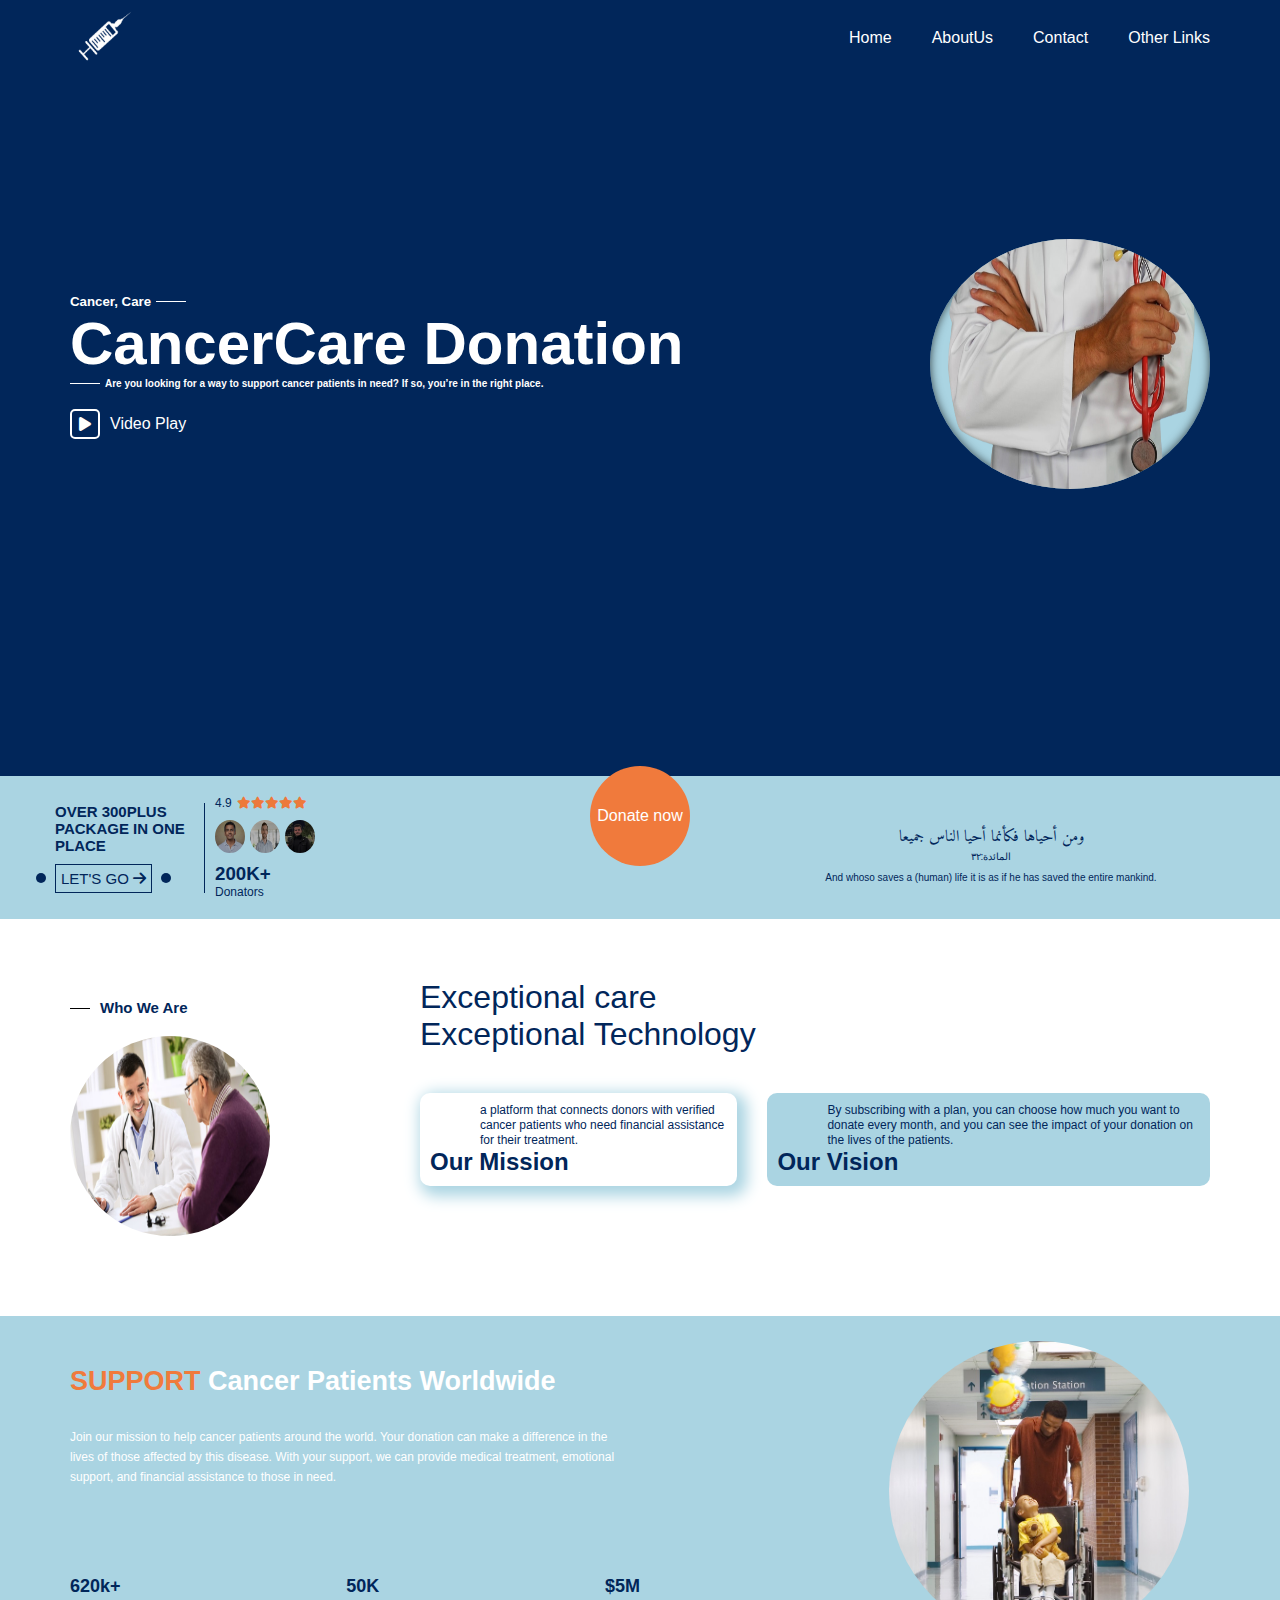
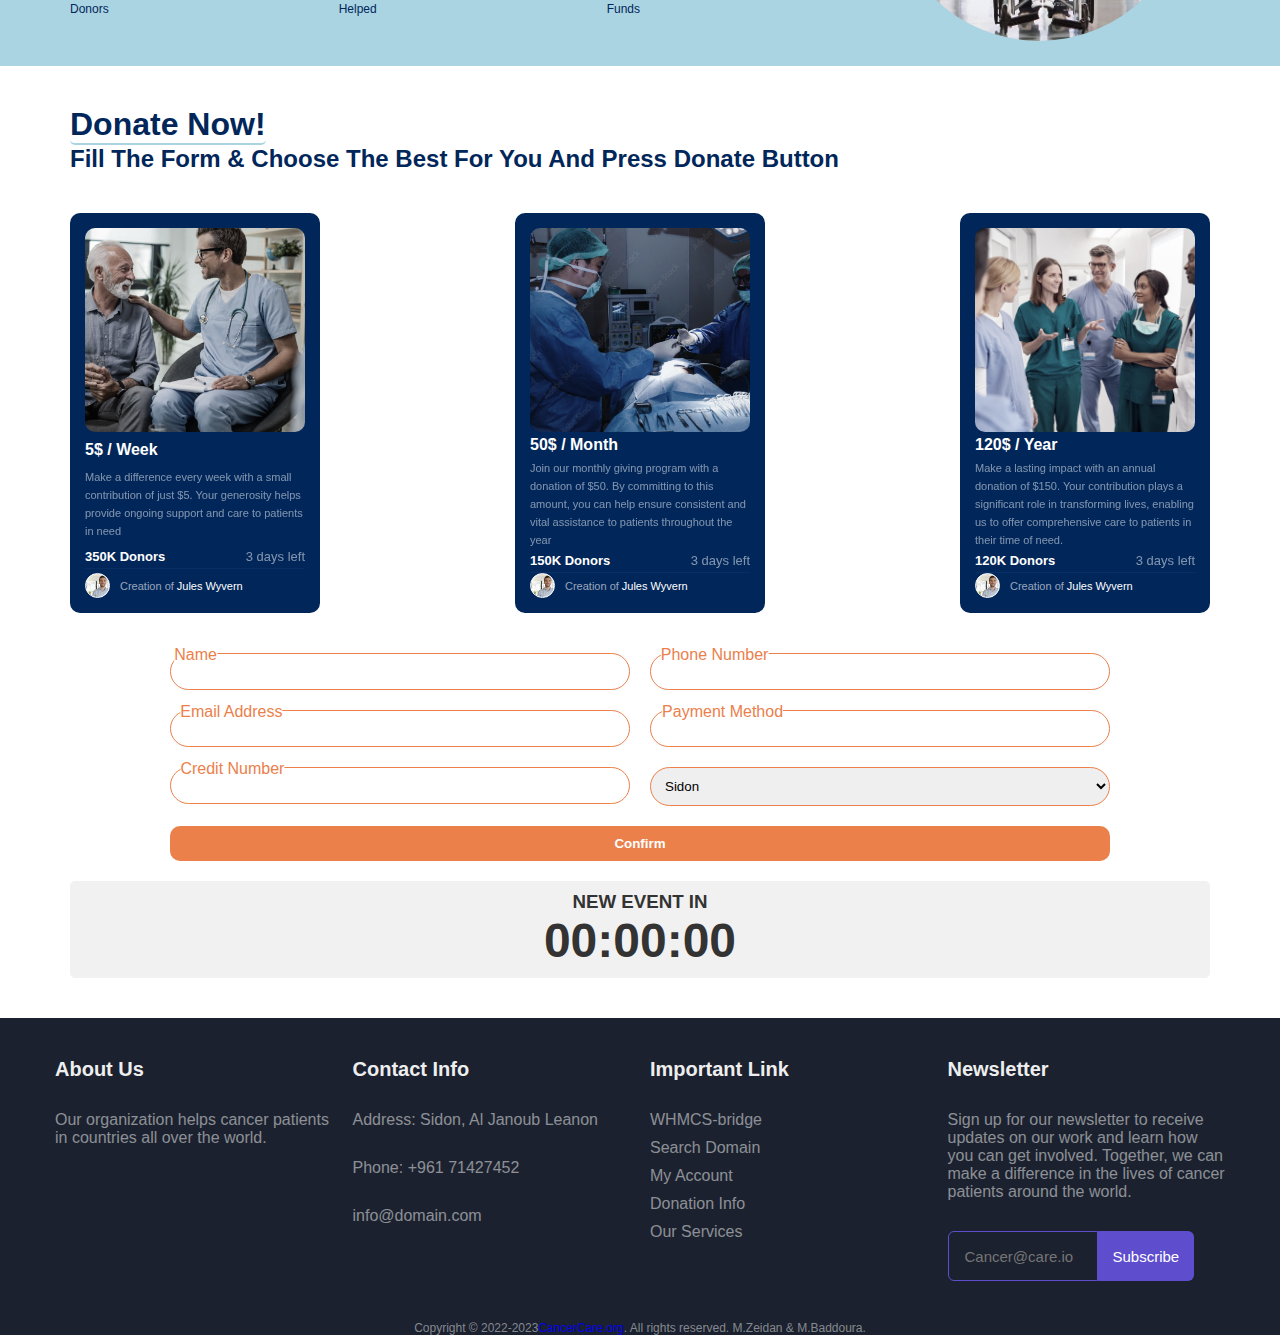
==== index.html @ a1e3dbc6 "Add files via upload" ====
<!DOCTYPE html>
<html lang="en">
  <head>
    <meta charset="UTF-8" />
    <meta http-equiv="X-UA-Compatible" content="IE=edge" />
    <meta name="viewport" content="width=device-width, initial-scale=1.0" />
    <!-- css File -->
    <link rel="stylesheet" href="/css/style.css" />
    <!-- fontAwesome -->
    <link rel="stylesheet" href="/css/all.min.css" />
    <!-- google fonts -->
    <link rel="preconnect" href="https://fonts.googleapis.com" />
    <link rel="preconnect" href="https://fonts.gstatic.com" crossorigin />
    <link rel="icon" href="images/OIG (3).png" />
    <link
      href="https://fonts.googleapis.com/css2?family=Amiri+Quran&family=Work+Sans:ital,wght@0,200;0,300;0,500;0,700;1,800&display=swap"
      rel="stylesheet"
    />
    <!-- bootstrap 5 -->

    <title>CancerCare Donation</title>
  </head>
  <body>
    <div class="header" id="header">
      <div class="container">
        <div class="logo">
          <img src="images/OIG (3).png" alt="" />
        </div>
        <ul class="links">
          <li><a href="index.html">Home</a></li>
          <li><a href="#aboutUs">AboutUs</a></li>
          <li><a href="#footer">Contact</a></li>
          <button id="scrollToTopBtn" onclick="scrollToTop()">
            <i class="fa-solid fa-syringe"></i>
          </button>
          <li>
            <a href="#" onclick="present()">Other Links</a>
            <!-- Start megamenu  -->
            <div class="mega-menu" id="mega-menu">
              <div class="image">
                <img src="/images/mega-menu-pic.jpg" alt="" />
              </div>
              <ul class="link-menu">
                <li>
                  <a href="#"
                    ><i class="far fa-comments fa-fw"></i>Testimonials</a
                  >
                </li>
                <li>
                  <a href="#"><i class="far fa-user fa-fw"></i>Team Members</a>
                </li>
                <li>
                  <a href="#"><i class="far fa-building fa-fw"></i>Services</a>
                </li>
                <li>
                  <a href="#"
                    ><i class="far fa-check-circle fa-fw"></i>Our Skills</a
                  >
                </li>
                <li>
                  <a href="#"
                    ><i class="far fa-clipboard fa-fw"></i>How It Works</a
                  >
                </li>
              </ul>
              <ul class="link-menu">
                <li>
                  <a href="#"
                    ><i class="far fa-calendar-alt fa-fw"></i>Events</a
                  >
                </li>
                <li>
                  <a href="#"
                    ><i class="far fa-server fa-fw"></i>Pricing Plans</a
                  >
                </li>
                <li>
                  <a href="#"
                    ><i class="far fa-play-circle fa-fw"></i>Top Videos</a
                  >
                </li>
                <li>
                  <a href="#"><i class="far fa-chart-bar fa-fw"></i>Stats</a>
                </li>
                <li>
                  <a href="#"
                    ><i class="far fa-percent fa-fw"></i>Request A Discount</a
                  >
                </li>
              </ul>
            </div>
          </li>
        </ul>
      </div>
    </div>
    <div class="home">
      <div class="container">
        <div class="section1">
          <h5>Cancer, Care</h5>
          <h1>CancerCare Donation</h1>
          <h6>
            Are you looking for a way to support cancer patients in need? If so,
            you’re in the right place.
          </h6>
          <div class="play-video">
            <i class="fa-solid fa-play"></i>
            <a href="video.html" target="_blank">Video Play</a>
          </div>
        </div>
        <div class="section2">
          <img src="/images/Home-photo.png" alt="" />
        </div>
        <div class="circle">
          <p><a href="#Donation">Donate now</a></p>
        </div>
      </div>
    </div>
    <div class="home-foot">
      <div class="container">
        <div class="review">
          <div class="card-1">
            <h4>Over 300plus <span>Package</span> In one place</h4>
            <a href="">Let's Go <i class="fa-solid fa-arrow-right"></i></a>
          </div>
          <div class="card-2">
            <div class="rate">
              <p>4.9</p>
              <p>
                <i class="fa-solid fa-star"></i><i class="fa-solid fa-star"></i
                ><i class="fa-solid fa-star"></i><i class="fa-solid fa-star"></i
                ><i class="fa-solid fa-star"></i>
              </p>
            </div>
            <div class="profiles">
              <img src="/images/UNJ05AV8_400x400.jpg" alt="" />
              <img
                src="/images/360-f-364211147-1qglvxv1tcq0ohz3fawufrtonzz8nq3e.jpg"
                alt=""
              />
              <img
                src="/images/269990114_1339830886477672_2191406665396896368_n.jpg"
                alt=""
              />
            </div>
            <div class="number">
              <h3>200K+</h3>
              <p>Donators</p>
            </div>
          </div>
        </div>
        <div class="receite">
          <p>ومن أحياها فكأنما أحيا الناس جميعا <span>المائدة:٣٢</span></p>
          <p>
            And whoso saves a (human) life it is as if he has saved the entire
            mankind.
          </p>
        </div>
      </div>
    </div>
    <div class="aboutUs" id="aboutUs">
      <div class="container">
        <div class="card-1">
          <p>Who We Are</p>
          <img src="images/better patient relationships.jpg" alt="" />
        </div>
        <div class="card-2">
          <div class="title">
            <h1>Exceptional care</h1>
            <h1>Exceptional Technology</h1>
          </div>
          <div class="info">
            <div class="part part-1">
              <p>
                a platform that connects donors with verified cancer patients
                who need financial assistance for their treatment.
              </p>
              <h2>Our Mission</h2>
            </div>
            <div class="part part-2">
              <p>
                By subscribing with a plan, you can choose how much you want to
                donate every month, and you can see the impact of your donation
                on the lives of the patients.
              </p>
              <h2>Our Vision</h2>
            </div>
          </div>
        </div>
      </div>
    </div>
    <div class="pack-1">
      <div class="container">
        <div class="insights">
          <div class="card-1">
            <div class="caption">
              <span>Support</span> Cancer Patients Worldwide
            </div>
            <div class="info">
              Join our mission to help cancer patients around the world. Your
              donation can make a difference in the lives of those affected by
              this disease. With your support, we can provide medical treatment,
              emotional support, and financial assistance to those in need.
            </div>
            <div class="users">
              <div class="number">
                <div class="n1">620k+</div>
                <div class="n2">50K</div>
                <div class="n3">$5M</div>
              </div>
              <div class="names">
                <div class="na1">Donors</div>
                <div class="na2">Helped</div>
                <div class="na3">Funds</div>
              </div>
            </div>
          </div>
          <div class="card-2"></div>
        </div>
      </div>
    </div>

    <div class="donate-form" id="Donation">
      <div class="container">
        <div class="card-1">
          <h1>Donate Now!</h1>
          <h2>
            Fill The Form & Choose The Best For You And Press Donate Button
          </h2>
        </div>
        <div class="card-3">
          <div class="bundle">
            <div class="card" onclick="toggleBackgroundColor(this)">
              <div class="image"></div>
              <div class="title">5$ / Week</div>
              <div class="info">
                Make a difference every week with a small contribution of just
                $5. Your generosity helps provide ongoing support and care to
                patients in need
              </div>
              <div class="date">350K Donors <span>3 days left</span></div>
              <div class="creator">
                <div class="img"></div>
                Creation of <span> Jules Wyvern</span>
              </div>
            </div>
            <div class="card" onclick="toggleBackgroundColor(this)">
              <div class="image"></div>
              <div class="title">50$ / Month</div>
              <div class="info">
                Join our monthly giving program with a donation of $50. By
                committing to this amount, you can help ensure consistent and
                vital assistance to patients throughout the year
              </div>
              <div class="date">150K Donors <span>3 days left</span></div>
              <div class="creator">
                <div class="img"></div>
                Creation of <span> Jules Wyvern</span>
              </div>
            </div>
            <div class="card" onclick="toggleBackgroundColor(this)">
              <div class="image"></div>
              <div class="title">120$ / Year</div>
              <div class="info">
                Make a lasting impact with an annual donation of $150. Your
                contribution plays a significant role in transforming lives,
                enabling us to offer comprehensive care to patients in their
                time of need.
              </div>
              <div class="date">120K Donors <span>3 days left</span></div>
              <div class="creator">
                <div class="img"></div>
                Creation of <span> Jules Wyvern</span>
              </div>
            </div>
          </div>
        </div>
        <div class="card-2">
          <form action="">
            <div class="name">
              <label for="">Name</label>
              <input type="text" required />
            </div>
            <div class="phone">
              <label for="">Phone Number</label>
              <input type="tel" required />
            </div>
            <div class="email">
              <label for="">Email Address</label>
              <input type="email" required />
            </div>
            <div class="payment-method">
              <label for="">Payment Method</label>
              <input type="text" required />
            </div>
            <div class="payment-number">
              <label for="">Credit Number</label>
              <input type="number" required />
            </div>
            <select class="Choose-Region" id="">
              <option value="">Sidon</option>
              <option value="">Tripoli</option>
              <option value="">Nabatiye</option>
              <option value="">Baabda</option>
              <option value="">Jounieh</option>
              <option value="">Zahleh</option>
              <option value="">Beirut</option>
              <option value="">Baalbek</option>
              <option value="">Halba</option>
            </select>
            <button id="confirm-donation" type="confirm">Confirm</button>
          </form>
        </div>
        <div class="timer-container">
          <h3>NEW EVENT IN</h3>
          <div id="timer">00:00:00</div>
        </div>
      </div>
    </div>
    <footer class="footer" id="footer">
      <div class="container">
        <div class="card card-1">
          <h3>About Us</h3>
          <p>
            Our organization helps cancer patients in countries all over the
            world.
          </p>
        </div>
        <div class="card card-2">
          <h3>Contact Info</h3>
          <p>Address: Sidon, Al Janoub Leanon</p>
          <p>Phone: +961 71427452</p>
          <p>info@domain.com</p>
        </div>
        <div class="card card-3">
          <h3>Important Link</h3>
          <ul class="links">
            <li><a href="">WHMCS-bridge</a></li>
            <li><a href="">Search Domain</a></li>
            <li><a href="">My Account</a></li>
            <li><a href="">Donation Info</a></li>
            <li><a href="">Our Services</a></li>
          </ul>
        </div>
        <div class="card card-4">
          <h3>Newsletter</h3>
          <p>
            Sign up for our newsletter to receive updates on our work and learn
            how you can get involved. Together, we can make a difference in the
            lives of cancer patients around the world.
          </p>
          <div class="input-group">
            <input
              type="email"
              class="input"
              id="Email"
              name="Email"
              placeholder="Cancer@care.io"
              autocomplete="off"
            />
            <input class="button--submit" value="Subscribe" type="submit" />
          </div>
        </div>
      </div>
    </footer>
    <div class="footer-of-footer">
      <div class="container">
        Copyright &copy; 2022-2023 <a href="#header">CancerCare.org</a>. All
        rights reserved. M.Zeidan & M.Baddoura.
      </div>
    </div>

    <script src="main.js"></script>
  </body>
</html>
---- css/style.css ----
* {
  box-sizing: border-box;
  margin: 0;
  padding: 0;
  font-family: arial;
  scroll-behavior: smooth;
}
:root {
  --main-color: white;
  --main-transition: 0.3s;
  --main-color-alt: #01265a;
  --main-color-pros: #aad4e2;
}
@keyframes refresh {
  from {
    opacity: 0%;
  }
  to {
    opacity: 100%;
  }
}

ul {
  list-style: none;
  padding: 0;
  margin: 0;
}
a {
  text-decoration: none;
}
body {
  animation-name: refresh;
  animation-duration: 0.5s;
  animation-timing-function: linear;
}
.header {
  background-color: var(--main-color-alt);
  position: relative;
}

.header .mega-menu {
  position: absolute;
  width: 100%;
  left: 0;
  padding: 30px;
  background-color: var(--main-color-alt);
  opacity: 0;
  z-index: -1;
  display: flex;
  gap: 40px;
  top: 50%;
  transition: top var(--main-transition), opacity var(--main-transition);
  box-shadow: 10px 10px 10px rgba(0, 0, 0, 0.301);
}

@media (max-width: 767px) {
  .header .mega-menu {
    flex-direction: column;
    gap: 0;
    padding: 5px;
  }
}
.header .mega-menu .image img {
  max-width: 100%;
  border-radius: 10px;
}
@media (max-width: 992px) {
  .header .mega-menu .image img {
    display: none;
  }
}
.header .mega-menu .link-menu {
  min-width: 240px;
  flex: 1;
}
@media (max-width: 767px) {
  .header .mega-menu .link-menu:first-of-type li:last-child {
    border-bottom: 1px solid var(--main-color);
  }
}
.header .mega-menu .link-menu li {
  position: relative;
}
.header .mega-menu .link-menu li:not(:last-child) {
  border-bottom: 1px solid var(--main-color);
}
.header .mega-menu .link-menu li::before {
  content: "";
  position: absolute;
  left: 0;
  top: 0;
  z-index: -1;
  width: 0;
  height: 100%;
  background-color: var(--main-color);
  transition: var(--main-transition);
}
.header .mega-menu .link-menu li:hover::before {
  width: 100%;
}
.header .mega-menu .link-menu li a {
  color: var(--main-color);
  padding: 15px;
  display: block;
  font-size: 10px;
  font-weight: bold;
  color: var(--main-color);
}
.header .mega-menu .link-menu li:hover a {
  color: var(--main-color-alt);
}
/* .header .links > li:hover .mega-menu {
  opacity: 1;
  z-index: 1;
  top: 80%;
} */
.header .logo img {
  width: 70px;
  height: 72px;
}
@keyframes vibration-logo {
  0% {
    transform: translate(0) ;
  }
  20% {
    transform: translate(-1px, 1px) ;
  }
  40% {
    transform: translate(-1px, -1px) ;
  }
  60% {
    transform: translate(1px, 1px) ;
  }
  80% {
    transform: translate(1px, -1px) ;
  }
  100% {
    transform: translate(0);
  }
}
.header .logo:hover img{
  cursor: pointer;
  animation: vibration-logo .3s infinite;
}
/* Media Query For Home  */
@media (max-width: 767px) {
  .header .logo {
    width: 100%;
  }
  .header .logo img {
    display: block;
    margin: 0 auto;
  }
  .header .links {
    margin: 0 auto 30px;
  }
  .home .section1 {
    display: flex;
    flex-direction: column;
    align-items: center;
    text-align: center;
  }
  .home .section2 {
    display: none;
  }
}
/* End Media Query For Home  */
.container {
  padding-left: 15px;
  padding-right: 15px;
  margin-left: auto;
  margin-right: auto;
}
.header .container {
  display: flex;
  justify-content: space-between;
  align-items: center;
  flex-wrap: wrap;
  position: relative;
}
.header .links {
  display: flex;
  gap: 40px;
}
.header li a {
  text-decoration: none;
  color: var(--main-color);
  height: 72px;
  transition: all .3s ease-in-out;
}

.header li a:hover {
  color: var(--main-color-pros);
}
.home {
  background-color: var(--main-color-alt);
  position: relative;
}
.home .container {
  display: flex;
  min-height: calc(100vh - 200px);
  padding-bottom: 120px;
  align-items: center;
  position: relative;
}
.home .section1 {
  color: var(--main-color);
  flex: 1;
}
.section1 h5 {
  position: relative;
}
.section1 h5::after {
  content: "";
  width: 30px;
  position: absolute;
  height: 1px;
  top: 50%;
  margin-left: 5px;
  background-color: var(--main-color);
}
.section1 h1 {
  font-size: 60px;
}
.section1 h6 {
  position: relative;
  padding-left: 35px;
  font-size: 10px;
}
.section1 h6::before {
  content: "";
  width: 30px;
  position: absolute;
  height: 1px;
  top: 50%;
  left: 0;
  background-color: var(--main-color);
}
.section1 .play-video {
  margin-top: 20px;
  display: flex;
  align-items: center;
  gap: 10px;
}
.play-video i {
  border: 2px solid var(--main-color);
  border-radius: 5px;
  padding: 5px;
  width: 30px;
  text-align: center;
}
.play-video a {
  color: var(--main-color);
}
.home .container .section2 img {
  width: 280px;
  height: 250px;
  border-radius: 50%;
  background-color: var(--main-color-pros);
  box-shadow: 0 0 10px rgba(0, 0, 0, 0.705) inset;
}
.home-foot {
  background-color: var(--main-color-pros);
}
.home-foot .container {
  display: flex;
  flex-wrap: wrap;
  padding: 20px 0;
  align-items: center;
  justify-content: space-between;
  color: var(--main-color-alt);
}
.home-foot .review {
  display: flex;
  align-items: center;
  gap: 10px;
}
.home-foot .review .card-1 {
  width: 150px;
  font-size: 15px;
  display: flex;
  flex-direction: column;
  gap: 10px;
  text-transform: uppercase;
  border-right: 1px solid var(--main-color-alt);
}
.home-foot .review .card-1 a {
  color: var(--main-color-alt);
  border: 1px solid var(--main-color-alt);
  padding: 5px;
  width: fit-content;
  position: relative;
  z-index: 0;
  transition: var(--main-transition);
}
.home-foot .review .card-1 a:hover {
  color: var(--main-color);
  transition-delay: 0.3s;
  font-weight: 600;
}
.home-foot .review .card-1 a::before {
  content: "";
  width: 10px;
  height: 10px;
  background-color: var(--main-color-alt);
  border-radius: 50%;
  position: absolute;
  top: 50%;
  left: -20px;
  transform: translateY(-50%);
}
.home-foot .review .card-1 a::after {
  content: "";
  width: 10px;
  height: 10px;
  background-color: var(--main-color-alt);
  border-radius: 50%;
  position: absolute;
  top: 50%;
  right: -20px;
  transform: translateY(-50%);
}
.home-foot .review .card-1 a:hover::before {
  z-index: -1;
  animation: move-left 0.3s linear forwards;
}
.home-foot .review .card-1 a:hover::after {
  z-index: -1;
  animation: move-right 0.3s linear forwards;
}

@keyframes move-left {
  50% {
    left: 0;
    width: 12px;
    height: 12px;
  }
  100% {
    border-radius: 0;
    left: 0;
    width: 50%;
    height: 100%;
  }
}
@keyframes move-right {
  50% {
    right: 0;
    width: 12px;
    height: 12px;
  }
  100% {
    width: 50%;
    right: 0;
    height: 100%;
    border-radius: 0;
  }
}
.home-foot .review .card-2 {
  display: flex;
  flex-direction: column;
  gap: 10px;
}
.home-foot .review .card-2 .rate {
  display: flex;
  gap: 5px;
  font-size: 10px;
}
.home-foot .review .card-2 .rate i {
  color: #ed793b;
}
.home-foot .review .card-2 p {
  font-size: 12px;
}
.home-foot .review .card-2 .profiles {
  display: flex;
  gap: 5px;
}
.home-foot .review .card-2 .profiles img {
  width: 30px;
  border-radius: 50%;
  filter: brightness(70%);
}
.home .circle a {
  font-family: "Gill Sans", "Gill Sans MT", Calibri, "Trebuchet MS", sans-serif;
  text-decoration: none;
  color: var(--main-color);
  width: 100px;
  height: 100px;
  border-radius: 50%;
  background-color: #f07a3c;
  position: absolute;
  bottom: -20%;
  left: 50%;
  transform: translate(-50%, -50%);
  text-align: center;
  display: flex;
  align-items: center;
  justify-content: center;
  transition: all 0.3s linear;
}
.home .circle a:hover {
  animation-name: rotate;
  animation-duration: 0.3s;
  font-weight: 700;
}
@media (max-width: 767px) {
  .home .circle a {
    border-radius: 5px;
    width: 100px;
    height: 20px;
    top: 70%;
    z-index: 0;
  }
}
@keyframes rotate {
  from {
    transform: translate(-50%, -50%) rotate(0);
  }
  to {
    transform: translate(-50%, -50%) rotate(360deg);
  }
}
.home-foot .receite {
  text-align: center;
  display: flex;
  flex-direction: column;
  justify-content: center;
  text-align: center;
  gap: 10px;
  width: 40%;
}

.home-foot .receite p:first-child {
  font-family: "Amiri Quran";
}
.home-foot .receite p:first-child span {
  display: block;
  font-size: 10px;
}
.home-foot .receite p:last-child {
  font-size: 10px;
}
@media (max-width: 767px) {
  .home-foot .review {
    margin: 0 auto;
    gap: 100px;
  }
  .home-foot .review .card-1 {
    border-right: transparent;
  }
  .home-foot .receite {
    display: none;
  }
}
.donation-page {
  height: 0px;
  transition: 0.3s;
  background-color: var(--main-color);
}
.donation-page.open-close {
  height: 400px;
}
.aboutUs {
  padding: 60px 0;
}
.aboutUs .container {
  display: flex;
  gap: 150px;
}
.aboutUs .container .card-1 {
  padding: 20px 0;
  display: flex;
  flex-direction: column;
  gap: 20px;
}
@media (max-width: 767px) {
  p::before {
    display: none;
  }
  .aboutUs .container {
    flex-direction: column;
    gap: 10px;
  }
  .aboutUs .container .card-1 img {
    display: none;
  }
  .aboutUs .container .card-1 p {
    display: flex;
    justify-content: center;
    padding: 0;
    font-size: 20px;
    font-weight: 800;
  }
  .aboutUs .container .card-1 p::before {
    display: none;
  }
  .aboutUs .container .card-2 {
    justify-content: center;
    align-items: center;
    text-align: center;
  }
  .aboutUs .container .card-2 .info {
    flex-direction: column;
  }
}
.aboutUs .container .card-1 img {
  width: 200px;
  height: 200px;
  border-radius: 50%;
}
.aboutUs p {
  position: relative;
  padding-left: 30px;
  font-size: 15px;
  color: var(--main-color-alt);
  font-weight: 800;
}
.aboutUs .card-1 p::before {
  content: "";
  width: 20px;
  position: absolute;
  height: 1px;
  top: 50%;
  left: 0;
  background-color: black;
}
.aboutUs .card-2 {
  color: var(--main-color-alt);
  display: flex;
  flex-direction: column;
  gap: 40px;
}

.aboutUs .card-2 .info {
  display: flex;
  gap: 30px;
}
.aboutUs .card-2 .title h1 {
  font-weight: 500;
}
.aboutUs .card-2 .info .part-1 {
  box-shadow: 5px 5px 15px 5px var(--main-color-pros);
}
.aboutUs .card-2 .info p {
  margin-left: 20px;
  font-size: 12px;
  line-height: 15px;
}
.aboutUs .card-2 .info .part {
  display: flex;
  flex-direction: column;
  justify-content: space-between;
  border-radius: 10px;
  padding: 10px;
}
.aboutUs .card-2 .info .part p {
  font-weight: 300;
}
.aboutUs .card-2 .info .part-2 {
  background-color: var(--main-color-pros);
}

.pack-1 {
  display: flex;
  justify-content: center;
  align-items: center;
  background-color: var(--main-color-pros);
}
@media (max-width: 767px) {
  .pack-1 .container .card-2 {
    display: none;
  }
  .pack-1 .card-1 {
    text-align: center;
  }
}
.insights {
  display: flex;
  border-radius: 10px;
}
.insights .card-1,
.insights .card-2 {
  width: 100%;
  height: 350px;
}
.insights .card-1 {
  padding: 50px 0;
  color: var(--main-color);
  display: flex;
  flex-direction: column;
  justify-content: space-between;
}
.insights .card-1 .caption {
  font-size: 27px;
  font-weight: 700;
}
.insights .card-1 .caption span {
  color: #f07a3c;
  text-transform: uppercase;
}
.insights .card-1 .info {
  font-size: 12px;
  line-height: 20px;
  margin-bottom: 60px;
  margin-right: 20px;
}
.insights .users {
  color: var(--main-color-alt);
}
.insights .card-1 .users .number {
  display: flex;
  justify-content: space-between;
  font-size: 18px;
  font-weight: 700;
}
.insights .card-1 .users .names {
  display: flex;
  justify-content: space-between;
  font-size: 12px;
  margin-top: 5px;
}
@media (max-width: 767px) {
  .insights .card-1 .users .number {
    justify-content: space-around;
  }
  .insights .card-1 .users .names {
    justify-content: space-around;
  }
}
.insights .card-2 {
  background-image: url(images/image-header-desktop.jpg);
  background-size: cover;
  background-repeat: no-repeat;
  position: relative;
}
.insights .card-2::before {
  content: "";
  width: 300px;
  height: 300px;
  position: absolute;
  top: 50%;
  left: 70%;
  transform: translate(-50%, -50%);
  background-image: url(/images/pediatric-childhood-cancer-child-hospital-wheelchair.jpg);
  background-position: center;
  background-repeat: no-repeat;
  background-size: cover;
  border-radius: 50%;
}
.donate-form {
  margin: 40px 0;
}
.donate-form .container {
  display: flex;
  flex-direction: column;
  justify-content: space-between;
}
.donate-form .card-1 {
  color: var(--main-color-alt);
}
.bundle {
  margin: 40px 0;
  display: flex;
  justify-content: space-between;
  align-items: center;
  gap: 20px;
  flex-wrap: wrap;
}
@media (max-width: 767px) {
  .bundle {
    justify-content: center;
  }
}
.bundle .card {
  width: 250px;
  height: 400px;
  background-color: var(--main-color-alt);
  padding: 15px;
  border-radius: 10px;
  display: flex;
  flex-direction: column;
  justify-content: space-between;
  transition: all 0.5s;
}
.bundle .card:double-button{
  background-color: var(--main-color-pros);
  color: var(--main-color-alt);
}
.bundle .card:hover {
  background-color: var(--main-color-pros);
  cursor: pointer;
  transform: scale(1.05);
}
.bundle .card:hover div{
  color: var(--main-color-alt);
}
.bundle .card:active {
  transform: scale(0.95) rotateZ(1.7deg);
}

.bundle .card .image {
  background-size: cover;
  background-position: center;
  background-repeat: no-repeat;
  width: 100%;
  height: 55%;
  border-radius: 10px;
  position: relative;
  display: flex;
  justify-content: center;
  align-items: center;
  filter: grayscale(50%);
  transition: all 0.3s;
}
.bundle .card:hover .image {
  filter: none;
}
.bundle .card:first-child .image {
  background-image: url(/images/bundle-1.jpg);
}
.bundle .card:nth-child(2) .image {
  background-image: url(/images/bundle-2.jpg);
}
.bundle .card:last-child .image {
  background-image: url(/images/bundle-3.jpg);
}
.bundle .image:hover::after {
  content: "";
  width: 100%;
  height: 100%;
  border-radius: 10px;
  position: absolute;
  cursor: pointer;
  background-color: white;
  filter: opacity(50%);
}
.bundle .image:hover::before {
  content: "👁";
  font-size: 50px;
  color: white;
  position: absolute;
}

.bundle .card .title {
  color: white;
  font-weight: bold;
  transition-property: all;
  transition-duration: 0.2s;
}
.bundle .card .info {
  color: white;
  font-size: 11px;
  opacity: 50%;
  line-height: 18px;
}
.bundle .card .date {
  color: white;
  font-weight: bold;
  font-size: 13px;
  display: flex;
  justify-content: space-between;
  position: relative;
}
.bundle .card span {
  color: white;
  opacity: 50%;
  font-weight: lighter;
}
.bundle .date::before {
  content: "";
  position: absolute;
  bottom: -5px;
  width: 100%;
  height: 1px;
  background-color: #1b4c8d40;
}
.bundle .creator {
  color: rgba(255, 255, 255, 0.601);
  font-size: 11px;
  display: flex;
  align-items: center;
}
.bundle .creator .img {
  background-image: url(/images/360-f-364211147-1qglvxv1tcq0ohz3fawufrtonzz8nq3e.jpg);
  background-size: cover;
  width: 25px;
  height: 25px;
  margin-right: 10px;
  border: 1px solid white;
  border-radius: 50%;
}
.bundle .creator span {
  color: white;
  opacity: 100%;
  margin-left: 3px;
  transition-property: all;
  transition-duration: 0.2s;
}
.bundle span:hover {
  color: #eb804b;
  cursor: pointer;
}
.donate-form .card-1 h1{
  width: fit-content;
  border-bottom: 2px solid var(--main-color-pros);
  border-radius: 5px;
}
.donate-form .card-2 {
  position: relative;
  color: #eb804b;
  font-weight: 300;
}
.donate-form .card-2 input {
  width: 100%;
}
.donate-form .card-2 form {
  display: grid;
  grid-template-columns: auto auto;
  gap: 20px;
  padding: 0 100px 20px 100px;
}
.timer-container {
  text-align: center;
  background-color:#f1f1f1;
  padding: 10px;
  border-radius: 5px;
  color: #333;
}

#timer {
  font-size: 3rem;
  font-weight: bold;
}

@media (max-width: 767px) {
  .donate-form .container {
    flex-wrap: wrap;
    text-align: center;
  }
  .donate-form .card-1 {
    margin-bottom: 40px;
  }
  .donate-form .card-2 form {
    display: flex;
    flex-direction: column;
  }
  .donate-form .card-2 form input {
    width: 100%;
  }
}
#confirm-donation {
  width: 100%;
  padding: 10px;
  border: transparent;
  border-radius: 10px;
  background-color: #eb804b;
  position: relative;
  transition: all 0.3s ease-in-out;
  overflow: hidden;
  cursor: pointer;
  grid-column: span 2;color: var(--main-color);
  font-weight: 600;
}

@keyframes confirm-left {
  0% {
    width: 100%;
    left: -100%;
  }
  100% {
    left: 0;
  }
}
#confirm-donation::before {
  content: "";
  width: 100%;
  height: 5px;
  background-color: var(--main-color-alt);
  position: absolute;
  left: -100%;
  top: 0;
}
#confirm-donation:hover::before {
  animation: confirm-left 0.3s linear forwards;
}
#confirm-donation:hover {
  transition-delay: 0.3s;
  background-color: var(--main-color-pros);
  transition: all 0.3s linear;
}
#confirm-donation:hover a {
  color: var(--main-color-alt);
  font-weight: 600;
  transition: all 0.3s linear;
  transition-delay: 0.2s;
}
/* small */
@media (min-width: 768px) {
  .container {
    width: 750px;
  }
}
/* medium */
@media (min-width: 992px) {
  .container {
    width: 970px;
  }
}
/* Large */
@media (min-width: 1200px) {
  .container {
    width: 1170px;
  }
}
.donate-form .card-2 input,
.donate-form .card-2 select {
  border: transparent;
  padding: 10px;
  border: 1px solid #eb804b;
  border-radius: 20px;
  padding: 10px;
}
.donate-form .card-2 select {
  position: relative;
}
.donate-form .card-2 label {
  background-color: var(--main-color);
  position: absolute;
  transform: translate(10%, -40%);
}
.donate-form .card-2 input:focus,
.donate-form .card-2 select:focus {
  outline: 1px solid #eb804b;
}
.packages {
  background-color: crimson;
  height: calc(100vh - 150px);
}
.footer {
  background-color: #1b212e;
  color: #eee;
}
.footer .container {
  display: grid;
  grid-template-columns: 1fr 1fr 1fr 1fr;
  padding: 40px 0;
  gap: 20px;
}
@media (max-width: 767px) {
  .footer .container {
    display: flex;
    flex-direction: column;
  }
  .footer .card {
    margin: 10px 10px 10px 0;
  }
}
.footer .links {
  margin: 0;
  padding: 0;
  display: flex;
  flex-direction: column;
  gap: 10px;
}
.footer .links a{
  transition: all .3s;
}
.footer .links a:hover{
  color: white;
}
.footer .links a {
  color: white;
}
.footer .card {
  display: flex;
  flex-direction: column;
  gap: 30px;
}
.footer h3 {
  font-size: 20px;
}
.footer p,
.footer .links a {
  color: rgba(255, 255, 255, 0.514);
}
.footer input {
  border-radius: 20px;
  padding: 6px;
  position: relative;
}
.footer .email {
  position: relative;
}
.footer .email::before {
  content: "Hello";
  background-color: #eb804b;
  width: 50px;
  position: absolute;
  height: 100%;
  right: 90px;
  bottom: 0;
  border-radius: 20px;
  z-index: 1;
}

.footer .input-group {
  display: flex;
  align-items: center;
}

.footer .input {
  min-height: 50px;
  max-width: 150px;
  padding: 0 1rem;
  color: #fff;
  font-size: 15px;
  border: 1px solid #5e4dcd;
  border-radius: 6px 0 0 6px;
  background-color: transparent;
}

.footer .button--submit {
  min-height: 50px;
  padding: 0.5em 1em;
  border: none;
  border-radius: 0 6px 6px 0;
  background-color: #5e4dcd;
  color: #fff;
  font-size: 15px;
  cursor: pointer;
  transition: background-color 0.3s ease-in-out;
}

.footer .button--submit:hover {
  background-color: #5e5dcd;
}

.footer .input:focus,
.input:focus-visible {
  border-color: #3898ec;
  outline: none;
}
.footer-of-footer {
  background-color: #1b212e;
}
.footer-of-footer .container {
  color: rgba(255, 255, 255, 0.473);
  font-size: 12px;
  display: flex;
  justify-content: center;
  align-items: center;
}
#scrollToTopBtn {
  display: none;
  position: fixed;
  bottom: 40px;
  right: 20px;
  z-index: 9999;
  cursor: pointer;
  background-color: transparent;
  border-color: transparent;
  transform: rotate(135deg);
  font-size: 40px;
  color: coral;
}
@keyframes vibration {
  0% {
    transform: translate(0) rotate(135deg);
  }
  20% {
    transform: translate(-2px, 2px) rotate(135deg);
  }
  40% {
    transform: translate(-2px, -2px) rotate(135deg);
  }
  60% {
    transform: translate(2px, 2px) rotate(135deg);
  }
  80% {
    transform: translate(2px, -2px) rotate(135deg);
  }
  100% {
    transform: translate(0) rotate(135deg);
  }
}

#scrollToTopBtn:hover {
  animation: vibration 0.3s infinite;
}
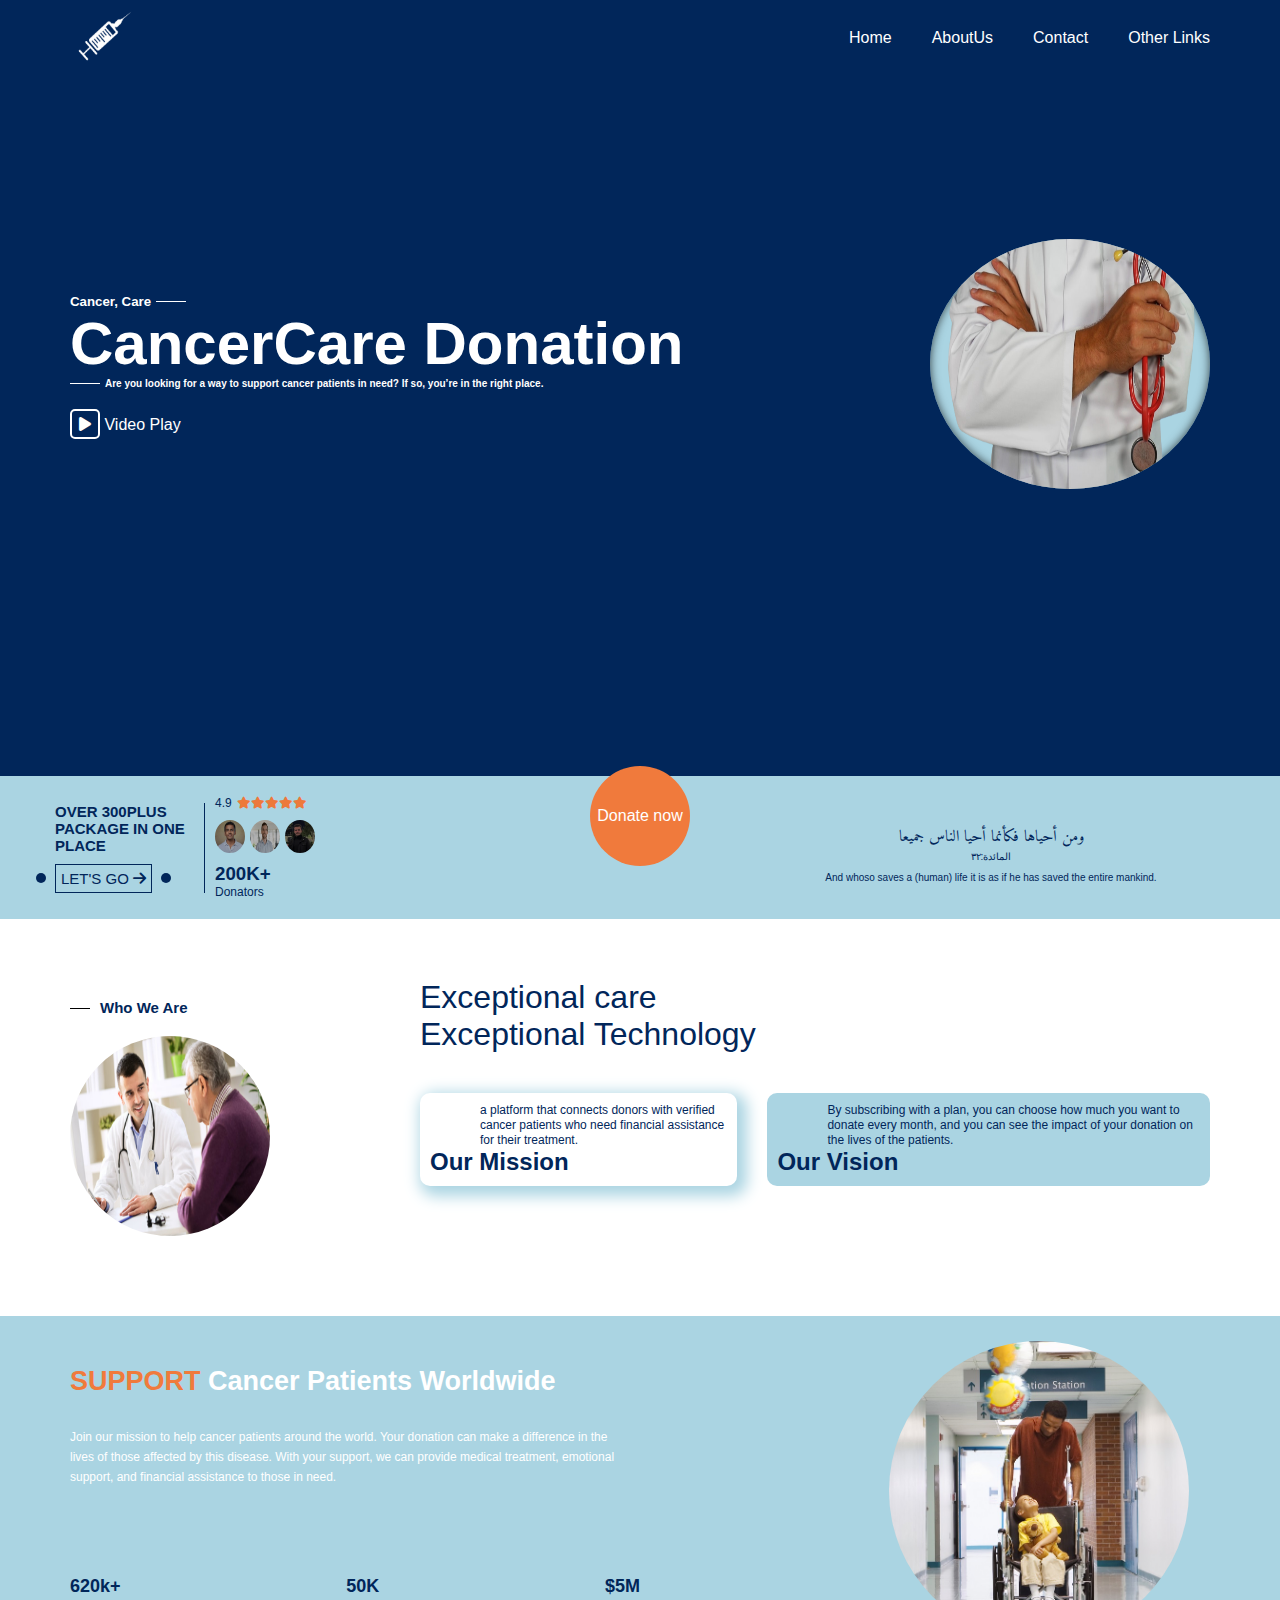
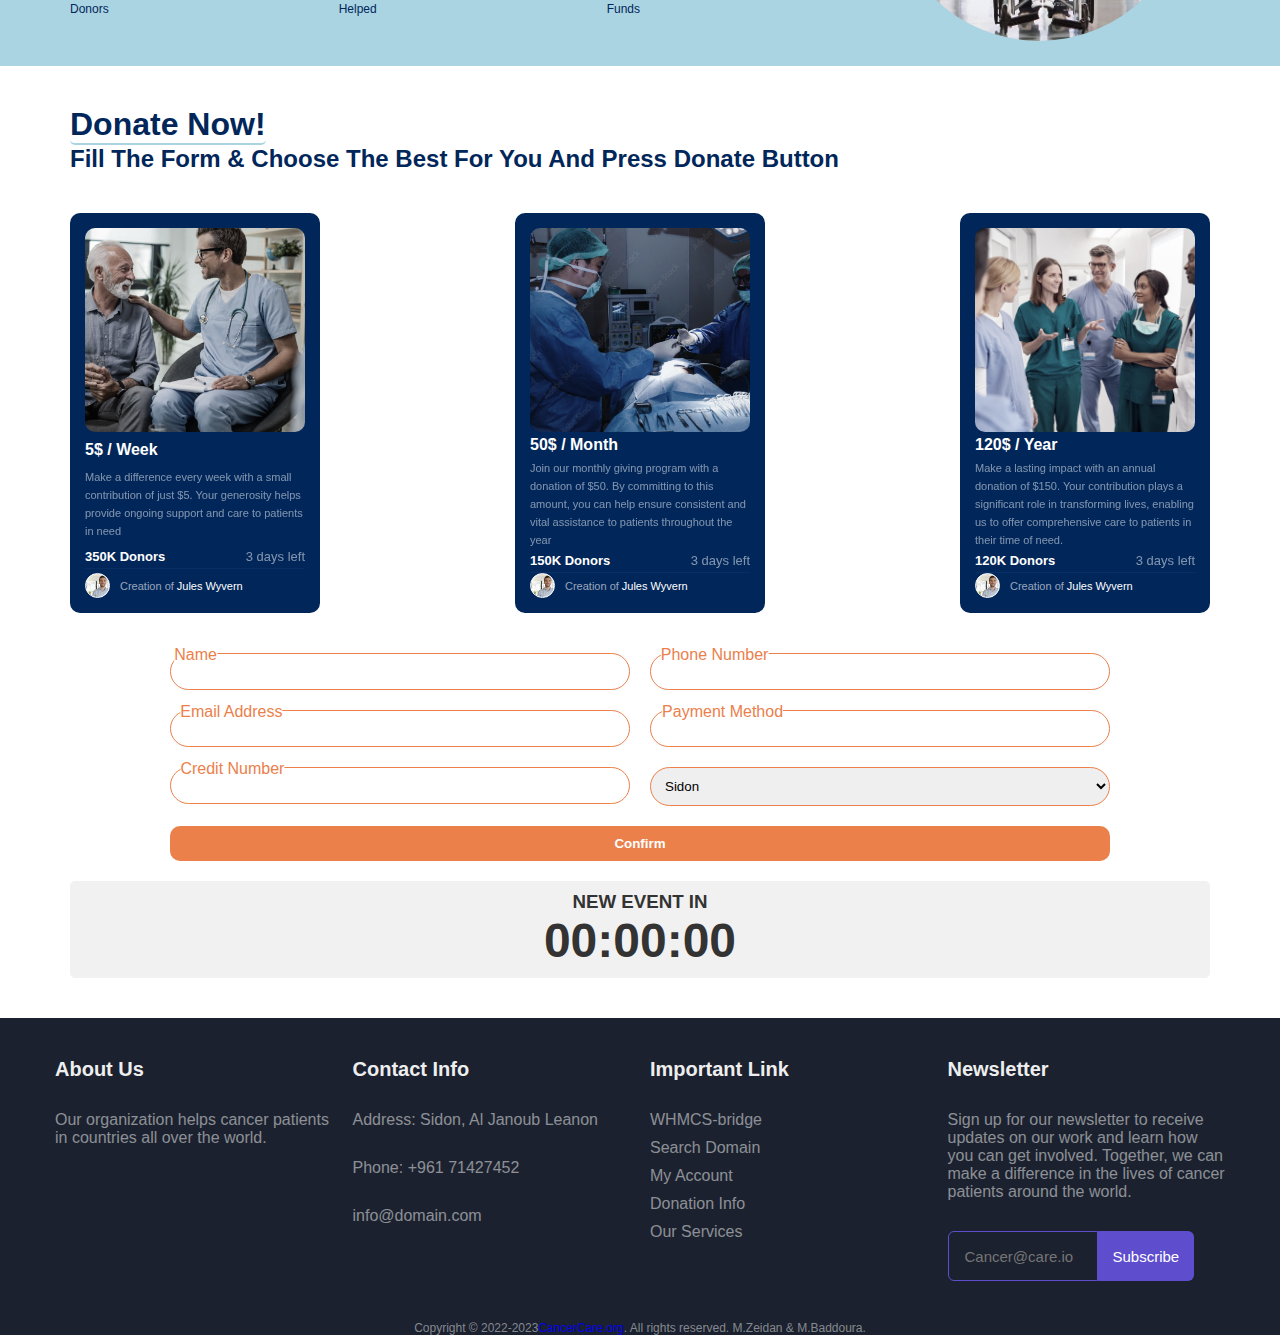
==== commit 192a5e90: "index.html" ====
--- a/index.html
+++ b/index.html
@@ -103,8 +103,7 @@
             you’re in the right place.
           </h6>
           <div class="play-video">
-            <i class="fa-solid fa-play"></i>
-            <a href="video.html" target="_blank">Video Play</a>
+            <a href="video.html" target="_blank"><i class="fa-solid fa-play"></i> Video Play</a>
           </div>
         </div>
         <div class="section2">
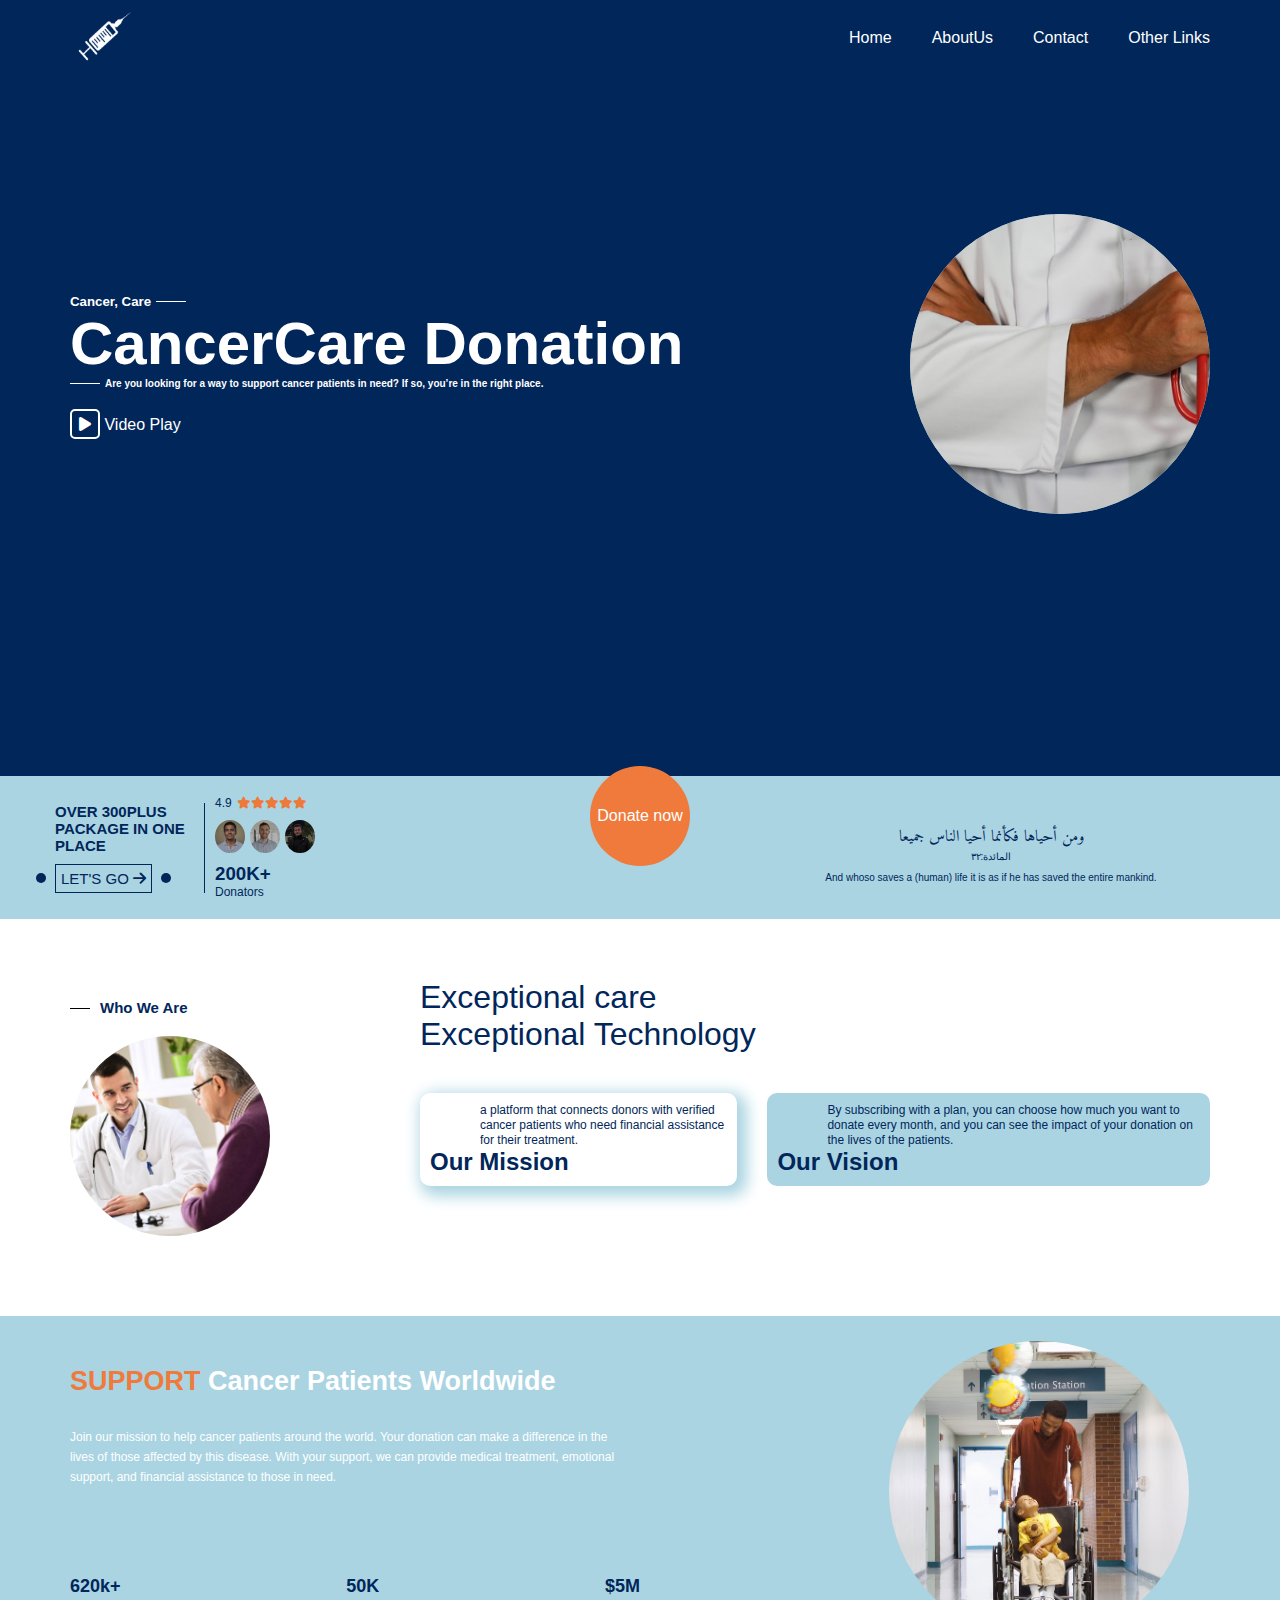
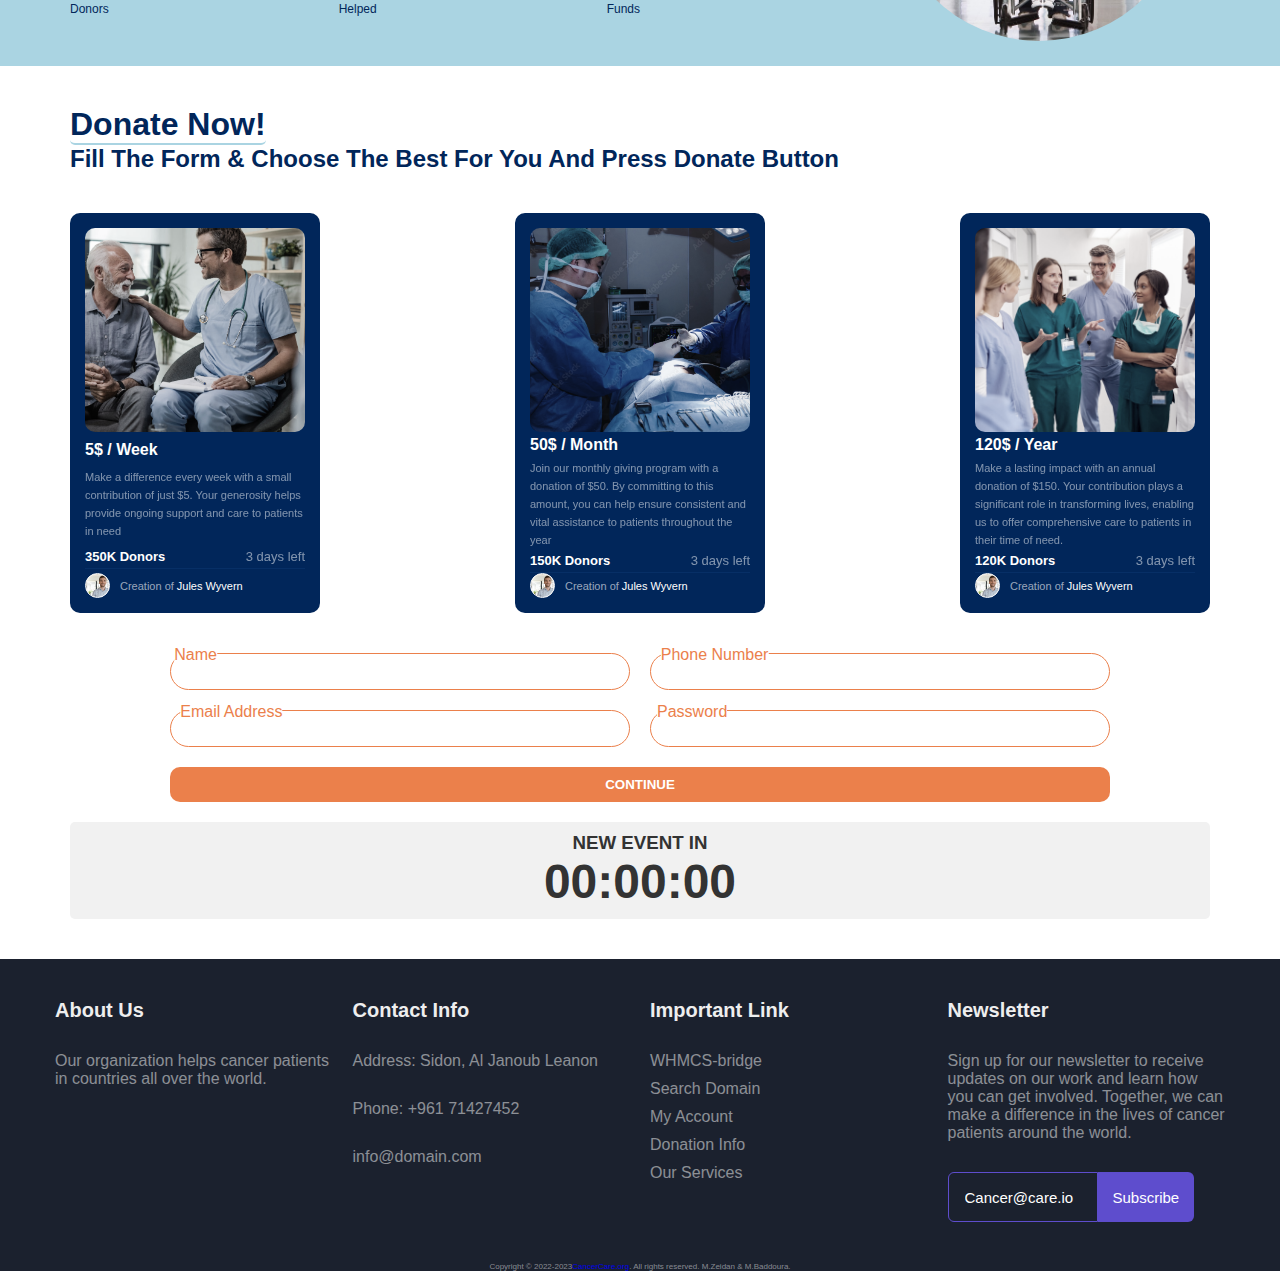
==== commit db4f8b01: "index.html" ====
--- a/index.html
+++ b/index.html
@@ -30,6 +30,7 @@
           <li><a href="index.html">Home</a></li>
           <li><a href="#aboutUs">AboutUs</a></li>
           <li><a href="#footer">Contact</a></li>
+          <!-- Scroll To Top Button  -->
           <button id="scrollToTopBtn" onclick="scrollToTop()">
             <i class="fa-solid fa-syringe"></i>
           </button>
@@ -103,7 +104,9 @@
             you’re in the right place.
           </h6>
           <div class="play-video">
-            <a href="video.html" target="_blank"><i class="fa-solid fa-play"></i> Video Play</a>
+            <a href="video.html" target="_blank"
+              ><i class="fa-solid fa-play"></i> Video Play</a
+            >
           </div>
         </div>
         <div class="section2">
@@ -277,17 +280,21 @@
           <form action="">
             <div class="name">
               <label for="">Name</label>
-              <input type="text" required />
+              <input type="text" />
             </div>
             <div class="phone">
               <label for="">Phone Number</label>
-              <input type="tel" required />
+              <input type="tel" />
             </div>
             <div class="email">
               <label for="">Email Address</label>
-              <input type="email" required />
-            </div>
-            <div class="payment-method">
+              <input type="email"/>
+            </div>
+            <div class="password">
+              <label for="">Password</label>
+              <input type="password"/>
+            </div>
+            <!-- <div class="payment-method">
               <label for="">Payment Method</label>
               <input type="text" required />
             </div>
@@ -305,8 +312,8 @@
               <option value="">Beirut</option>
               <option value="">Baalbek</option>
               <option value="">Halba</option>
-            </select>
-            <button id="confirm-donation" type="confirm">Confirm</button>
+            </select> -->
+            <button name="continue" id="confirm-donation" onclick="submitt2()">CONTINUE</button>
           </form>
         </div>
         <div class="timer-container">
@@ -355,6 +362,7 @@
               name="Email"
               placeholder="Cancer@care.io"
               autocomplete="off"
+              value="Cancer@care.io"
             />
             <input class="button--submit" value="Subscribe" type="submit" />
           </div>
--- a/css/style.css
+++ b/css/style.css
@@ -120,27 +120,27 @@
 }
 @keyframes vibration-logo {
   0% {
-    transform: translate(0) ;
+    transform: translate(0);
   }
   20% {
-    transform: translate(-1px, 1px) ;
+    transform: translate(-1px, 1px);
   }
   40% {
-    transform: translate(-1px, -1px) ;
+    transform: translate(-1px, -1px);
   }
   60% {
-    transform: translate(1px, 1px) ;
+    transform: translate(1px, 1px);
   }
   80% {
-    transform: translate(1px, -1px) ;
+    transform: translate(1px, -1px);
   }
   100% {
     transform: translate(0);
   }
 }
-.header .logo:hover img{
+.header .logo:hover img {
   cursor: pointer;
-  animation: vibration-logo .3s infinite;
+  animation: vibration-logo 0.3s infinite;
 }
 /* Media Query For Home  */
 @media (max-width: 767px) {
@@ -153,15 +153,15 @@
   }
   .header .links {
     margin: 0 auto 30px;
+  }
+  .home .container {
+    flex-direction: column-reverse;
   }
   .home .section1 {
     display: flex;
     flex-direction: column;
     align-items: center;
     text-align: center;
-  }
-  .home .section2 {
-    display: none;
   }
 }
 /* End Media Query For Home  */
@@ -186,7 +186,7 @@
   text-decoration: none;
   color: var(--main-color);
   height: 72px;
-  transition: all .3s ease-in-out;
+  transition: all 0.3s ease-in-out;
 }
 
 .header li a:hover {
@@ -253,11 +253,18 @@
   color: var(--main-color);
 }
 .home .container .section2 img {
-  width: 280px;
-  height: 250px;
+  width: 300px;
+  height: 300px;
   border-radius: 50%;
   background-color: var(--main-color-pros);
-  box-shadow: 0 0 10px rgba(0, 0, 0, 0.705) inset;
+  object-fit: cover;
+}
+@media (max-width:767px){
+  .home .container .section2 img{
+    width: 250px;
+    height: 250px;
+    object-fit: cover;
+  }
 }
 .home-foot {
   background-color: var(--main-color-pros);
@@ -378,6 +385,7 @@
 .home-foot .review .card-2 .profiles img {
   width: 30px;
   border-radius: 50%;
+  object-fit: cover;
   filter: brightness(70%);
 }
 .home .circle a {
@@ -408,7 +416,7 @@
     border-radius: 5px;
     width: 100px;
     height: 20px;
-    top: 70%;
+    top: 85%;
     z-index: 0;
   }
 }
@@ -472,6 +480,9 @@
   display: flex;
   flex-direction: column;
   gap: 20px;
+}
+.aboutUs .container .card-1 img{
+  object-fit: cover;
 }
 @media (max-width: 767px) {
   p::before {
@@ -682,7 +693,7 @@
   justify-content: space-between;
   transition: all 0.5s;
 }
-.bundle .card:double-button{
+.bundle .card:double-button {
   background-color: var(--main-color-pros);
   color: var(--main-color-alt);
 }
@@ -691,7 +702,7 @@
   cursor: pointer;
   transform: scale(1.05);
 }
-.bundle .card:hover div{
+.bundle .card:hover div {
   color: var(--main-color-alt);
 }
 .bundle .card:active {
@@ -800,7 +811,7 @@
   color: #eb804b;
   cursor: pointer;
 }
-.donate-form .card-1 h1{
+.donate-form .card-1 h1 {
   width: fit-content;
   border-bottom: 2px solid var(--main-color-pros);
   border-radius: 5px;
@@ -811,6 +822,9 @@
   font-weight: 300;
 }
 .donate-form .card-2 input {
+  width: 100%;
+}
+.donate-form .card-2 input{
   width: 100%;
 }
 .donate-form .card-2 form {
@@ -821,7 +835,7 @@
 }
 .timer-container {
   text-align: center;
-  background-color:#f1f1f1;
+  background-color: #f1f1f1;
   padding: 10px;
   border-radius: 5px;
   color: #333;
@@ -858,7 +872,8 @@
   transition: all 0.3s ease-in-out;
   overflow: hidden;
   cursor: pointer;
-  grid-column: span 2;color: var(--main-color);
+  grid-column: span 2;
+  color: var(--main-color);
   font-weight: 600;
 }
 
@@ -950,6 +965,7 @@
   .footer .container {
     display: flex;
     flex-direction: column;
+    padding: 20px;
   }
   .footer .card {
     margin: 10px 10px 10px 0;
@@ -962,10 +978,10 @@
   flex-direction: column;
   gap: 10px;
 }
-.footer .links a{
-  transition: all .3s;
-}
-.footer .links a:hover{
+.footer .links a {
+  transition: all 0.3s;
+}
+.footer .links a:hover {
   color: white;
 }
 .footer .links a {
@@ -1045,7 +1061,7 @@
 }
 .footer-of-footer .container {
   color: rgba(255, 255, 255, 0.473);
-  font-size: 12px;
+  font-size: 8px;
   display: flex;
   justify-content: center;
   align-items: center;
@@ -1062,6 +1078,7 @@
   transform: rotate(135deg);
   font-size: 40px;
   color: coral;
+  animation: vibration 0.3s infinite;
 }
 @keyframes vibration {
   0% {
@@ -1087,3 +1104,158 @@
 #scrollToTopBtn:hover {
   animation: vibration 0.3s infinite;
 }
+
+.payments > .container form{
+  display: flex;
+  flex-direction: column;
+  background-color: var(--main-color-alt);
+  border-radius: 10px;
+  padding: 150px 20px 20px 20px;
+  width: 600px;
+  gap: 20px;
+  margin: 100px auto;
+}
+@media (max-width:767px){
+  .payments > .container form{
+  padding:150px 0 0 0;
+  }
+}
+.payments .dates{
+  display: flex;
+  justify-content: space-between;
+  align-items: center;
+}
+.payments label{
+  font-size: 12px;
+  font-weight: 800;
+  color: white;
+  background-color: transparent;
+}
+.payments .dates div{
+  display: flex;
+  flex-direction: column;
+}
+.payments input, .payments select{
+  border: 1px solid transparent;
+  padding: 5px;
+  border-radius: 5px;
+}
+.payments button{
+  border-radius: 5px;
+  border: 1px solid transparent;
+  padding: 20px;
+}
+.payments .visa{
+  position: absolute;
+  margin: 0 auto;
+  transform: translate(50%,-40%);
+  right: 50%;
+}
+.payments{
+  background-color: #01265a;
+}
+.payments::before{
+  content: "";
+  width: 100%;
+  min-height: calc(100vh);
+  background-color: #01265a;
+  position: absolute;
+  top: 0;
+  z-index: -1;
+  padding-bottom: 100px;
+}
+.payments .visa .container{
+  background-color: var(--main-color-pros);
+  color: var(--main-color-alt);
+  border-radius: 10px;
+  display: flex;
+  flex-direction: column;
+  width: 400px;
+  gap: 20px;
+  padding: 0 20px 20px 20px;
+  box-shadow: 0 10px 30px rgba(255, 255, 255, 0.339);
+}
+@media (max-width:767px){
+  .payments .visa .container{
+    width: fit-content;
+  }
+}
+.payments .visa-head img{
+  width: 100px;
+  height: 100px;
+}
+.payments .visa-head{
+  display: flex;
+  justify-content: space-between;
+}
+.payments .info .section{
+  display: flex;
+  justify-content: space-between;
+}
+.payments button{
+  width: 100%;
+  padding: 10px;
+  border: transparent;
+  border-radius: 10px;
+  background-color: #eb804b;
+  position: relative;
+  transition: all 0.3s ease-in-out;
+  overflow: hidden;
+  cursor: pointer;
+  grid-column: span 2;
+  color: var(--main-color);
+  font-weight: 600;
+}
+
+.payments button::before {
+  content: "";
+  width: 100%;
+  height: 5px;
+  background-color: white;
+  position: absolute;
+  left: -100%;
+  top: 0;
+}
+.payments button:hover::before {
+  animation: confirm-left 0.3s linear forwards;
+}
+.payments button:hover {
+  transition-delay: 0.3s;
+  background-color: var(--main-color-pros);
+  transition: all 0.3s linear;
+}
+.finish{
+  position: absolute;
+  top: 50%;
+  right: 50%;
+  transform: translate(50%, -50%);
+}
+.finish .container{
+  display: flex;
+  justify-content: center;
+  flex-direction: column;
+  text-align: center;
+  align-items: center;
+  font-size: 40px;
+  transition: all .3s ease-in-out;
+  opacity: 1;
+  display: none;
+  
+}
+.finish a{
+  text-decoration: none;
+  font-weight: 400;
+  font-size: 20px;
+  color: var(--main-color-pros);
+}
+.finish i{
+  font-size: 100px;
+}
+@media (max-width: 767px){
+  .payments .visa{
+    transform: translate(50%, 0%);
+  }
+  .payments .container{
+    display: flex;
+  }
+}
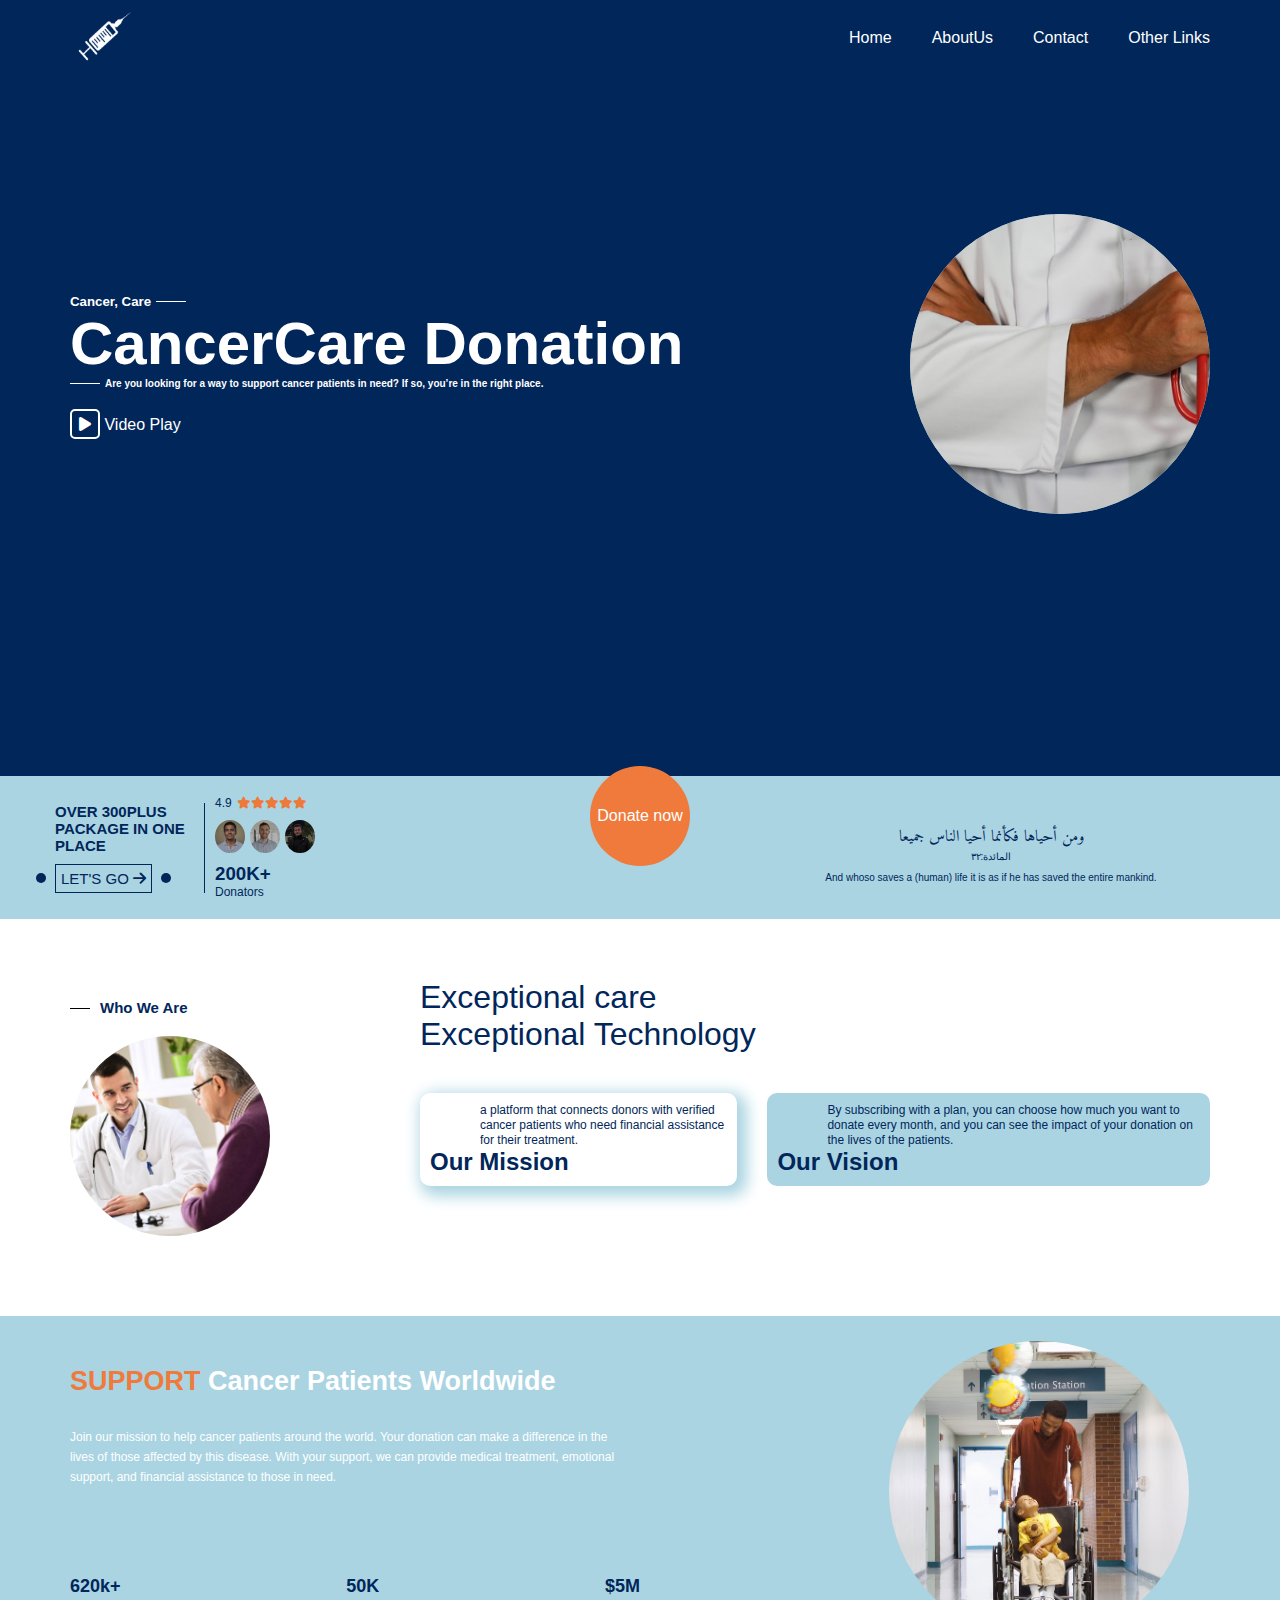
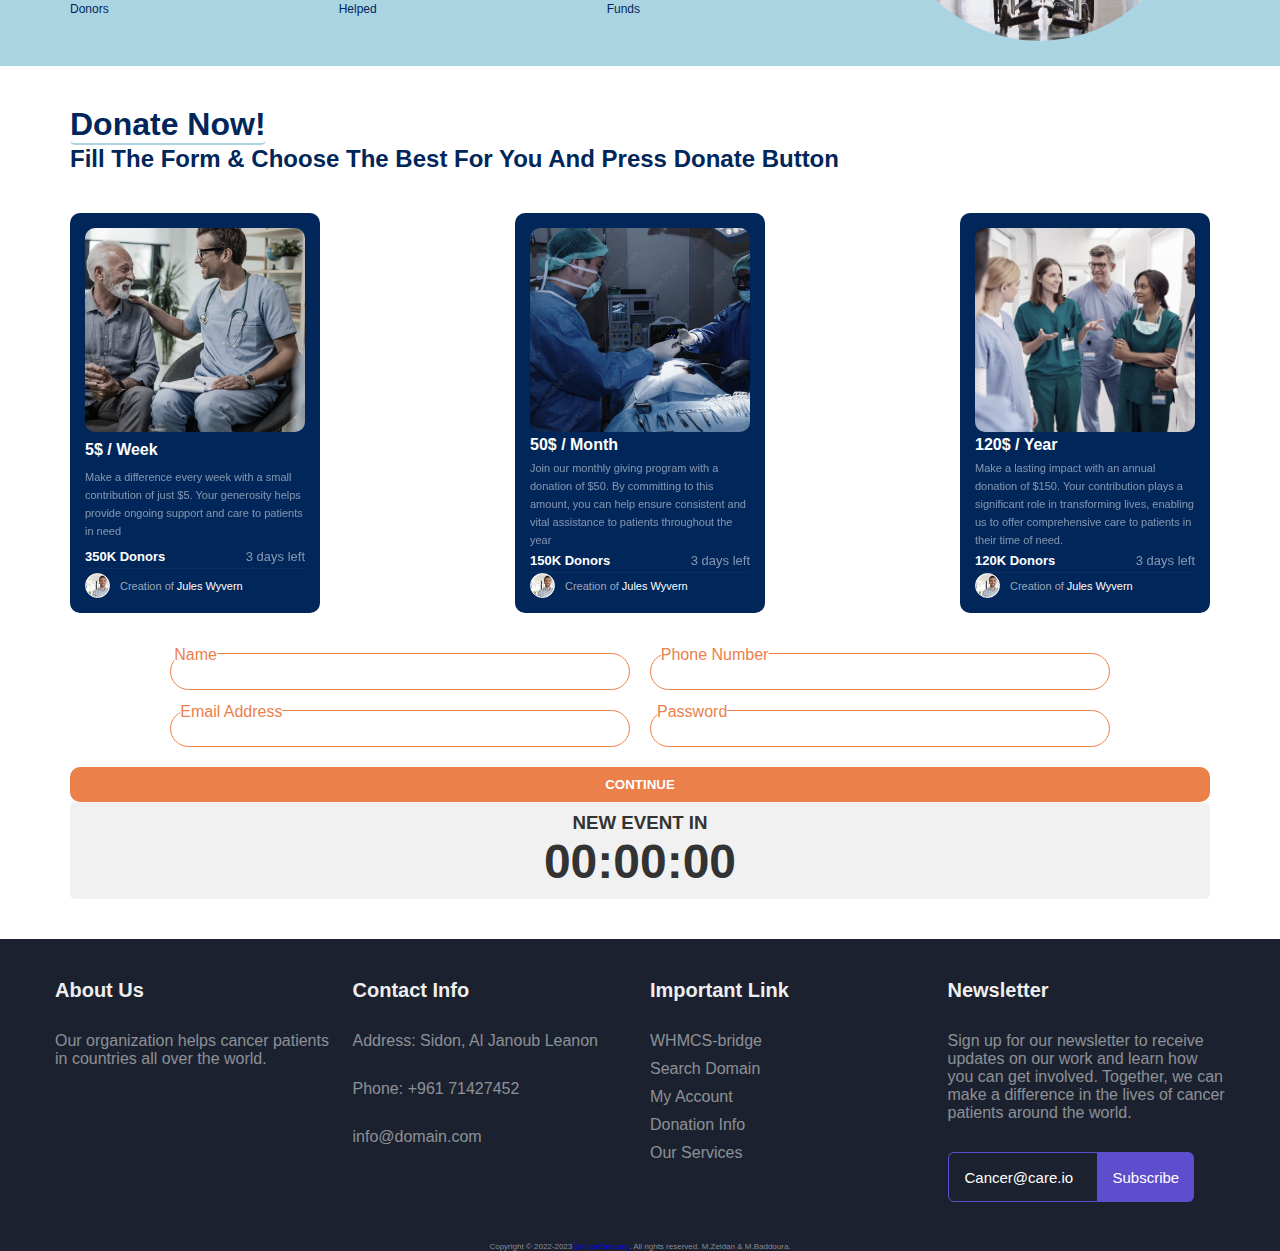
==== commit ea75a08e: "index.html" ====
--- a/index.html
+++ b/index.html
@@ -313,8 +313,8 @@
               <option value="">Baalbek</option>
               <option value="">Halba</option>
             </select> -->
-            <button name="continue" id="confirm-donation" onclick="submitt2()">CONTINUE</button>
           </form>
+          <button name="continue" id="confirm-donation" onclick="submitt2()">CONTINUE</button>
         </div>
         <div class="timer-container">
           <h3>NEW EVENT IN</h3>
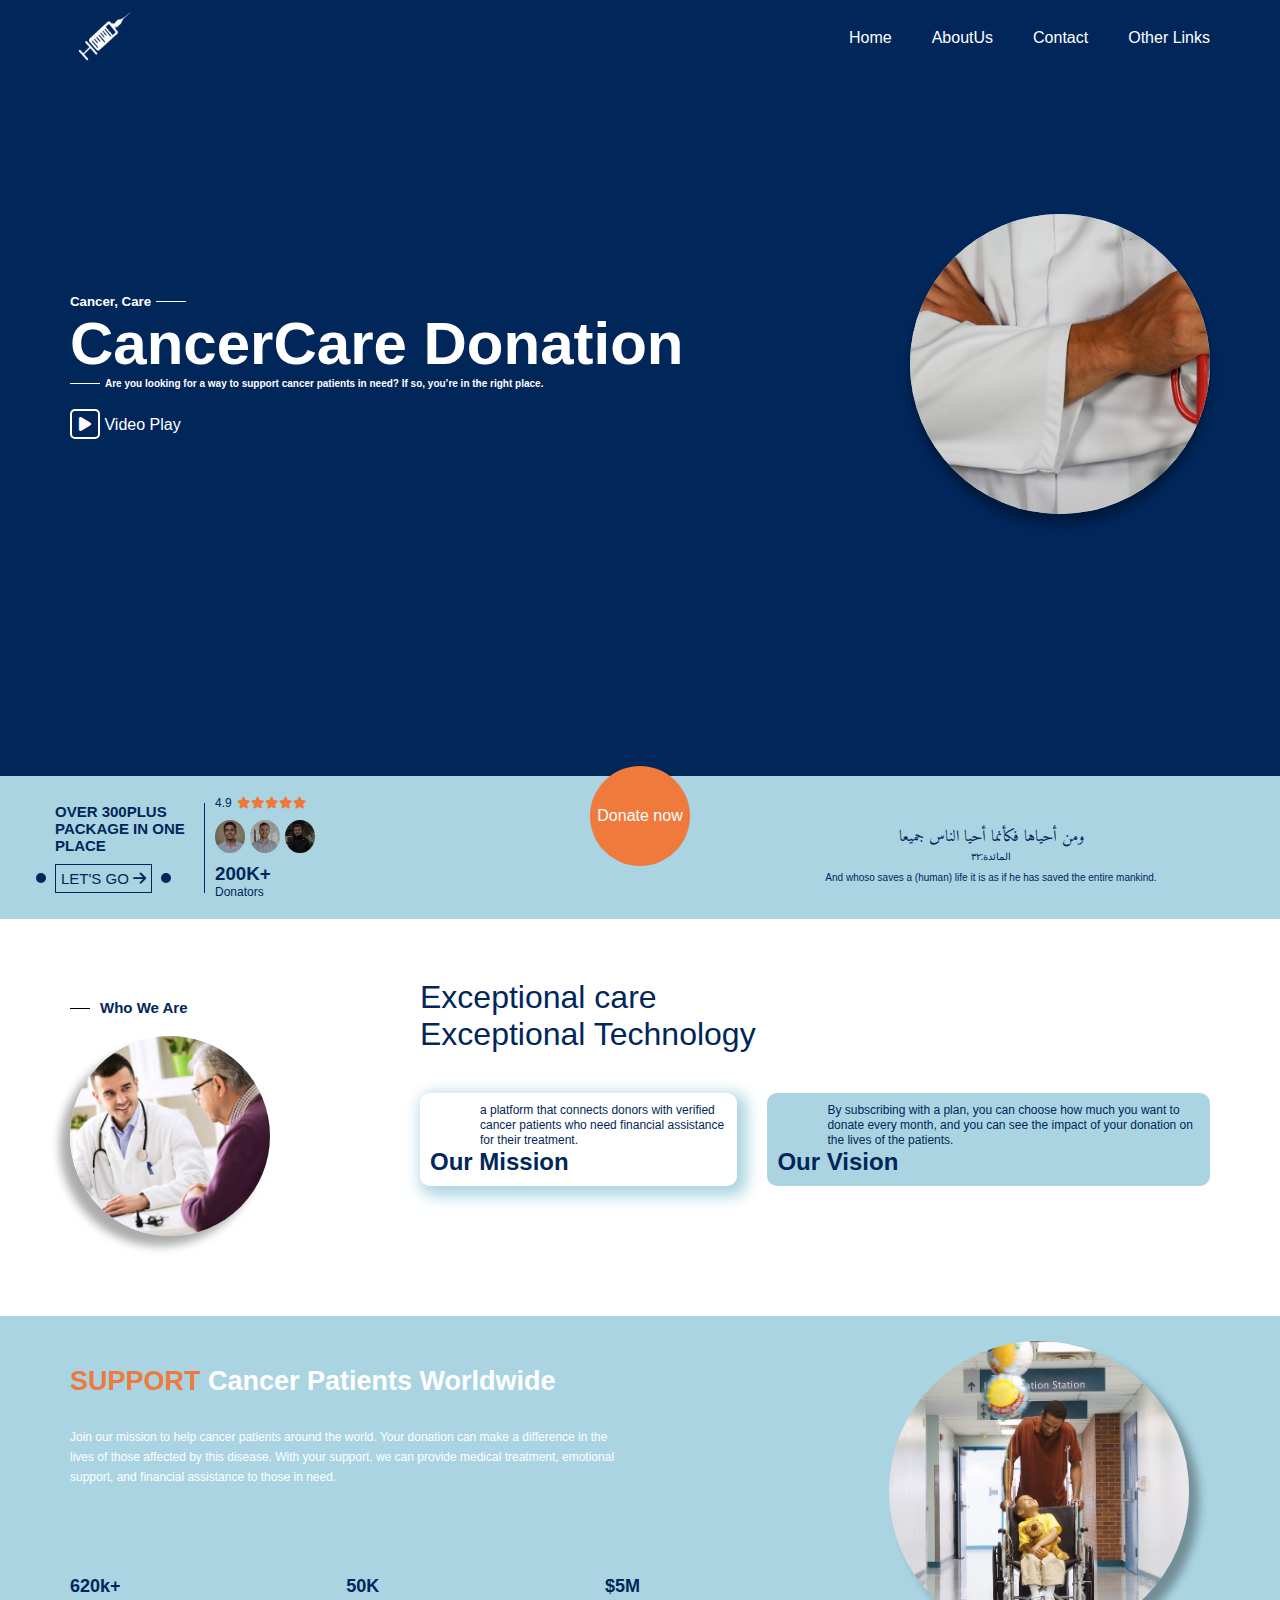
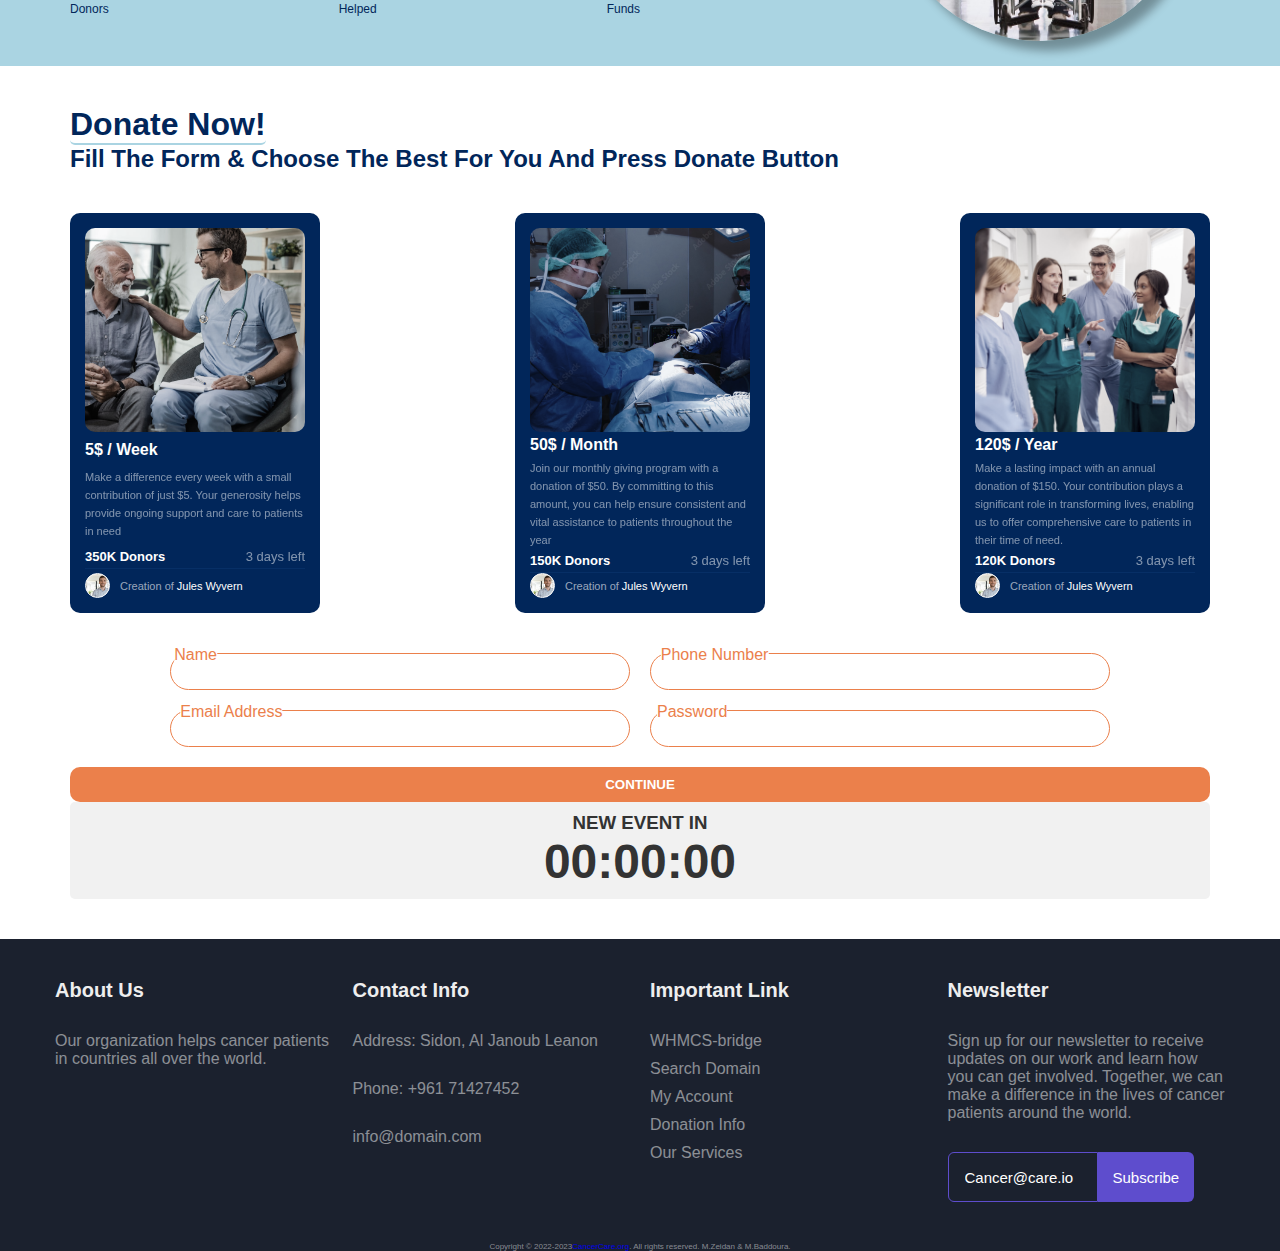
==== commit 48dbd184: "index.html" ====
--- a/index.html
+++ b/index.html
@@ -16,11 +16,10 @@
       href="https://fonts.googleapis.com/css2?family=Amiri+Quran&family=Work+Sans:ital,wght@0,200;0,300;0,500;0,700;1,800&display=swap"
       rel="stylesheet"
     />
-    <!-- bootstrap 5 -->
-
     <title>CancerCare Donation</title>
   </head>
   <body>
+    <!-- Header Section  -->
     <div class="header" id="header">
       <div class="container">
         <div class="logo">
@@ -90,12 +89,16 @@
                 </li>
               </ul>
             </div>
+            <!-- End MegaMenu  -->
           </li>
         </ul>
       </div>
     </div>
+    <!-- End Header Section  -->
+    <!-- Start Home Section  -->
     <div class="home">
       <div class="container">
+        <!-- Home Main Content  -->
         <div class="section1">
           <h5>Cancer, Care</h5>
           <h1>CancerCare Donation</h1>
@@ -109,14 +112,17 @@
             >
           </div>
         </div>
+        <!-- Home Main Image  -->
         <div class="section2">
           <img src="/images/Home-photo.png" alt="" />
         </div>
+        <!-- Donation Button  -->
         <div class="circle">
           <p><a href="#Donation">Donate now</a></p>
         </div>
       </div>
     </div>
+    <!-- Home-Foot Section  -->
     <div class="home-foot">
       <div class="container">
         <div class="review">
@@ -159,6 +165,8 @@
         </div>
       </div>
     </div>
+    <!-- End Home Section  -->
+    <!-- Start About Us Section  -->
     <div class="aboutUs" id="aboutUs">
       <div class="container">
         <div class="card-1">
@@ -190,6 +198,8 @@
         </div>
       </div>
     </div>
+    <!-- End About Us Section  -->
+    <!-- Start Insights Section  -->
     <div class="pack-1">
       <div class="container">
         <div class="insights">
@@ -220,7 +230,8 @@
         </div>
       </div>
     </div>
-
+    <!-- End Insights Section  -->
+    <!-- Start Donation Form Section  -->
     <div class="donate-form" id="Donation">
       <div class="container">
         <div class="card-1">
@@ -230,6 +241,7 @@
           </h2>
         </div>
         <div class="card-3">
+          <!-- Cards Section  -->
           <div class="bundle">
             <div class="card" onclick="toggleBackgroundColor(this)">
               <div class="image"></div>
@@ -276,6 +288,7 @@
             </div>
           </div>
         </div>
+        <!-- Form Section  -->
         <div class="card-2">
           <form action="">
             <div class="name">
@@ -286,42 +299,28 @@
               <label for="">Phone Number</label>
               <input type="tel" />
             </div>
-            <div class="email">
+            <div class="email" id="email">
               <label for="">Email Address</label>
-              <input type="email"/>
+              <input type="email" />
             </div>
             <div class="password">
               <label for="">Password</label>
-              <input type="password"/>
-            </div>
-            <!-- <div class="payment-method">
-              <label for="">Payment Method</label>
-              <input type="text" required />
-            </div>
-            <div class="payment-number">
-              <label for="">Credit Number</label>
-              <input type="number" required />
-            </div>
-            <select class="Choose-Region" id="">
-              <option value="">Sidon</option>
-              <option value="">Tripoli</option>
-              <option value="">Nabatiye</option>
-              <option value="">Baabda</option>
-              <option value="">Jounieh</option>
-              <option value="">Zahleh</option>
-              <option value="">Beirut</option>
-              <option value="">Baalbek</option>
-              <option value="">Halba</option>
-            </select> -->
+              <input type="password" />
+            </div>
           </form>
-          <button name="continue" id="confirm-donation" onclick="submitt2()">CONTINUE</button>
-        </div>
+          <button name="continue" id="confirm-donation" onclick="continueBtn()">
+            CONTINUE
+          </button>
+        </div>
+        <!-- Timer Event Idea -->
         <div class="timer-container">
           <h3>NEW EVENT IN</h3>
           <div id="timer">00:00:00</div>
         </div>
       </div>
     </div>
+    <!-- End Donation Form Section  -->
+    <!-- Start Footer Section  -->
     <footer class="footer" id="footer">
       <div class="container">
         <div class="card card-1">
@@ -369,6 +368,8 @@
         </div>
       </div>
     </footer>
+    <!-- End Footer Section  -->
+    <!-- CopyRights  -->
     <div class="footer-of-footer">
       <div class="container">
         Copyright &copy; 2022-2023 <a href="#header">CancerCare.org</a>. All
--- a/css/style.css
+++ b/css/style.css
@@ -1,3 +1,4 @@
+/* Main Settings  */
 * {
   box-sizing: border-box;
   margin: 0;
@@ -11,12 +12,13 @@
   --main-color-alt: #01265a;
   --main-color-pros: #aad4e2;
 }
+/* Upon Loading The Website  */
 @keyframes refresh {
   from {
-    opacity: 0%;
+    opacity: 0;
   }
   to {
-    opacity: 100%;
+    opacity: 1;
   }
 }
 
@@ -37,7 +39,6 @@
   background-color: var(--main-color-alt);
   position: relative;
 }
-
 .header .mega-menu {
   position: absolute;
   width: 100%;
@@ -104,16 +105,11 @@
   display: block;
   font-size: 10px;
   font-weight: bold;
-  color: var(--main-color);
 }
 .header .mega-menu .link-menu li:hover a {
   color: var(--main-color-alt);
 }
-/* .header .links > li:hover .mega-menu {
-  opacity: 1;
-  z-index: 1;
-  top: 80%;
-} */
+
 .header .logo img {
   width: 70px;
   height: 72px;
@@ -165,6 +161,7 @@
   }
 }
 /* End Media Query For Home  */
+/* Container Settings  */
 .container {
   padding-left: 15px;
   padding-right: 15px;
@@ -258,9 +255,10 @@
   border-radius: 50%;
   background-color: var(--main-color-pros);
   object-fit: cover;
-}
-@media (max-width:767px){
-  .home .container .section2 img{
+  box-shadow: 0px 10px 10px rgba(0, 0, 0, 0.329);
+}
+@media (max-width: 767px) {
+  .home .container .section2 img {
     width: 250px;
     height: 250px;
     object-fit: cover;
@@ -410,6 +408,7 @@
   animation-name: rotate;
   animation-duration: 0.3s;
   font-weight: 700;
+  box-shadow: 0 10px 10px rgba(0, 0, 0, 0.329);
 }
 @media (max-width: 767px) {
   .home .circle a {
@@ -481,8 +480,9 @@
   flex-direction: column;
   gap: 20px;
 }
-.aboutUs .container .card-1 img{
+.aboutUs .container .card-1 img {
   object-fit: cover;
+  box-shadow: -10px 10px 10px rgba(0, 0, 0, 0.329);
 }
 @media (max-width: 767px) {
   p::before {
@@ -644,6 +644,7 @@
   background-repeat: no-repeat;
   position: relative;
 }
+
 .insights .card-2::before {
   content: "";
   width: 300px;
@@ -657,6 +658,7 @@
   background-repeat: no-repeat;
   background-size: cover;
   border-radius: 50%;
+  box-shadow: 10px 10px 10px rgba(0, 0, 0, 0.329);
 }
 .donate-form {
   margin: 40px 0;
@@ -701,6 +703,7 @@
   background-color: var(--main-color-pros);
   cursor: pointer;
   transform: scale(1.05);
+  box-shadow: 0px 10px 10px rgba(0, 0, 0, 0.329);
 }
 .bundle .card:hover div {
   color: var(--main-color-alt);
@@ -824,7 +827,7 @@
 .donate-form .card-2 input {
   width: 100%;
 }
-.donate-form .card-2 input{
+.donate-form .card-2 input {
   width: 100%;
 }
 .donate-form .card-2 form {
@@ -1105,7 +1108,7 @@
   animation: vibration 0.3s infinite;
 }
 
-.payments > .container form{
+.payments > .container form {
   display: flex;
   flex-direction: column;
   background-color: var(--main-color-alt);
@@ -1115,46 +1118,47 @@
   gap: 20px;
   margin: 100px auto;
 }
-@media (max-width:767px){
-  .payments > .container form{
-  padding:150px 0 0 0;
-  }
-}
-.payments .dates{
+@media (max-width: 767px) {
+  .payments > .container form {
+    padding: 150px 0 0 0;
+  }
+}
+.payments .dates {
   display: flex;
   justify-content: space-between;
   align-items: center;
 }
-.payments label{
+.payments label {
   font-size: 12px;
   font-weight: 800;
   color: white;
   background-color: transparent;
 }
-.payments .dates div{
-  display: flex;
-  flex-direction: column;
-}
-.payments input, .payments select{
+.payments .dates div {
+  display: flex;
+  flex-direction: column;
+}
+.payments input,
+.payments select {
   border: 1px solid transparent;
   padding: 5px;
   border-radius: 5px;
 }
-.payments button{
+.payments button {
   border-radius: 5px;
   border: 1px solid transparent;
   padding: 20px;
 }
-.payments .visa{
+.payments .visa {
   position: absolute;
   margin: 0 auto;
-  transform: translate(50%,-40%);
+  transform: translate(50%, -40%);
   right: 50%;
 }
-.payments{
-  background-color: #01265a;
-}
-.payments::before{
+.payments {
+  background-color: var(--main-color-alt);
+}
+.payments::before {
   content: "";
   width: 100%;
   min-height: calc(100vh);
@@ -1164,7 +1168,7 @@
   z-index: -1;
   padding-bottom: 100px;
 }
-.payments .visa .container{
+.payments .visa .container {
   background-color: var(--main-color-pros);
   color: var(--main-color-alt);
   border-radius: 10px;
@@ -1173,26 +1177,26 @@
   width: 400px;
   gap: 20px;
   padding: 0 20px 20px 20px;
-  box-shadow: 0 10px 30px rgba(255, 255, 255, 0.339);
-}
-@media (max-width:767px){
-  .payments .visa .container{
+  box-shadow: 0 10px 10px rgba(0, 0, 0, 0.329);
+}
+@media (max-width: 767px) {
+  .payments .visa .container {
     width: fit-content;
   }
 }
-.payments .visa-head img{
+.payments .visa-head img {
   width: 100px;
   height: 100px;
 }
-.payments .visa-head{
+.payments .visa-head {
   display: flex;
   justify-content: space-between;
 }
-.payments .info .section{
+.payments .info .section {
   display: flex;
   justify-content: space-between;
 }
-.payments button{
+.payments button {
   width: 100%;
   padding: 10px;
   border: transparent;
@@ -1224,38 +1228,37 @@
   background-color: var(--main-color-pros);
   transition: all 0.3s linear;
 }
-.finish{
+.finish {
   position: absolute;
   top: 50%;
   right: 50%;
   transform: translate(50%, -50%);
 }
-.finish .container{
+.finish .container {
   display: flex;
   justify-content: center;
   flex-direction: column;
   text-align: center;
   align-items: center;
   font-size: 40px;
-  transition: all .3s ease-in-out;
+  transition: all 0.3s ease-in-out;
   opacity: 1;
   display: none;
-  
-}
-.finish a{
+}
+.finish a {
   text-decoration: none;
   font-weight: 400;
   font-size: 20px;
   color: var(--main-color-pros);
 }
-.finish i{
+.finish i {
   font-size: 100px;
 }
-@media (max-width: 767px){
-  .payments .visa{
+@media (max-width: 767px) {
+  .payments .visa {
     transform: translate(50%, 0%);
   }
-  .payments .container{
+  .payments .container {
     display: flex;
   }
 }
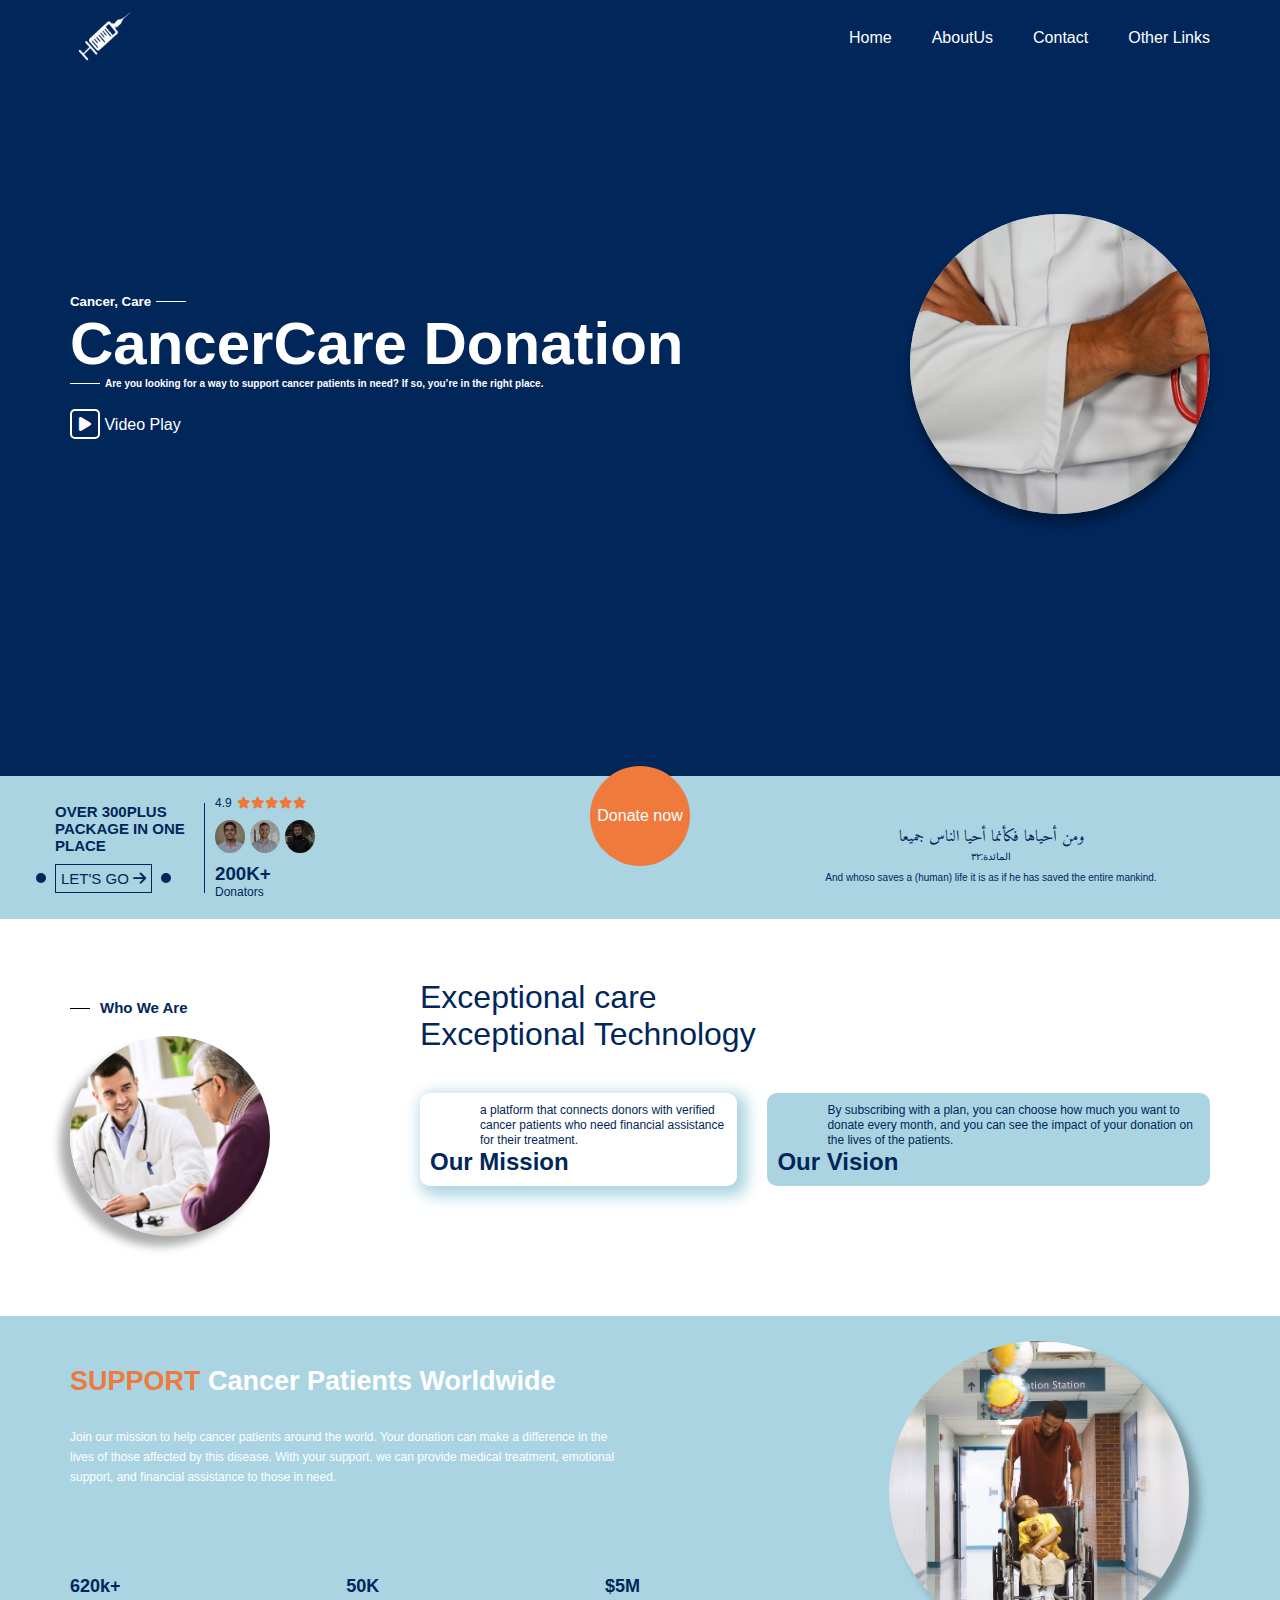
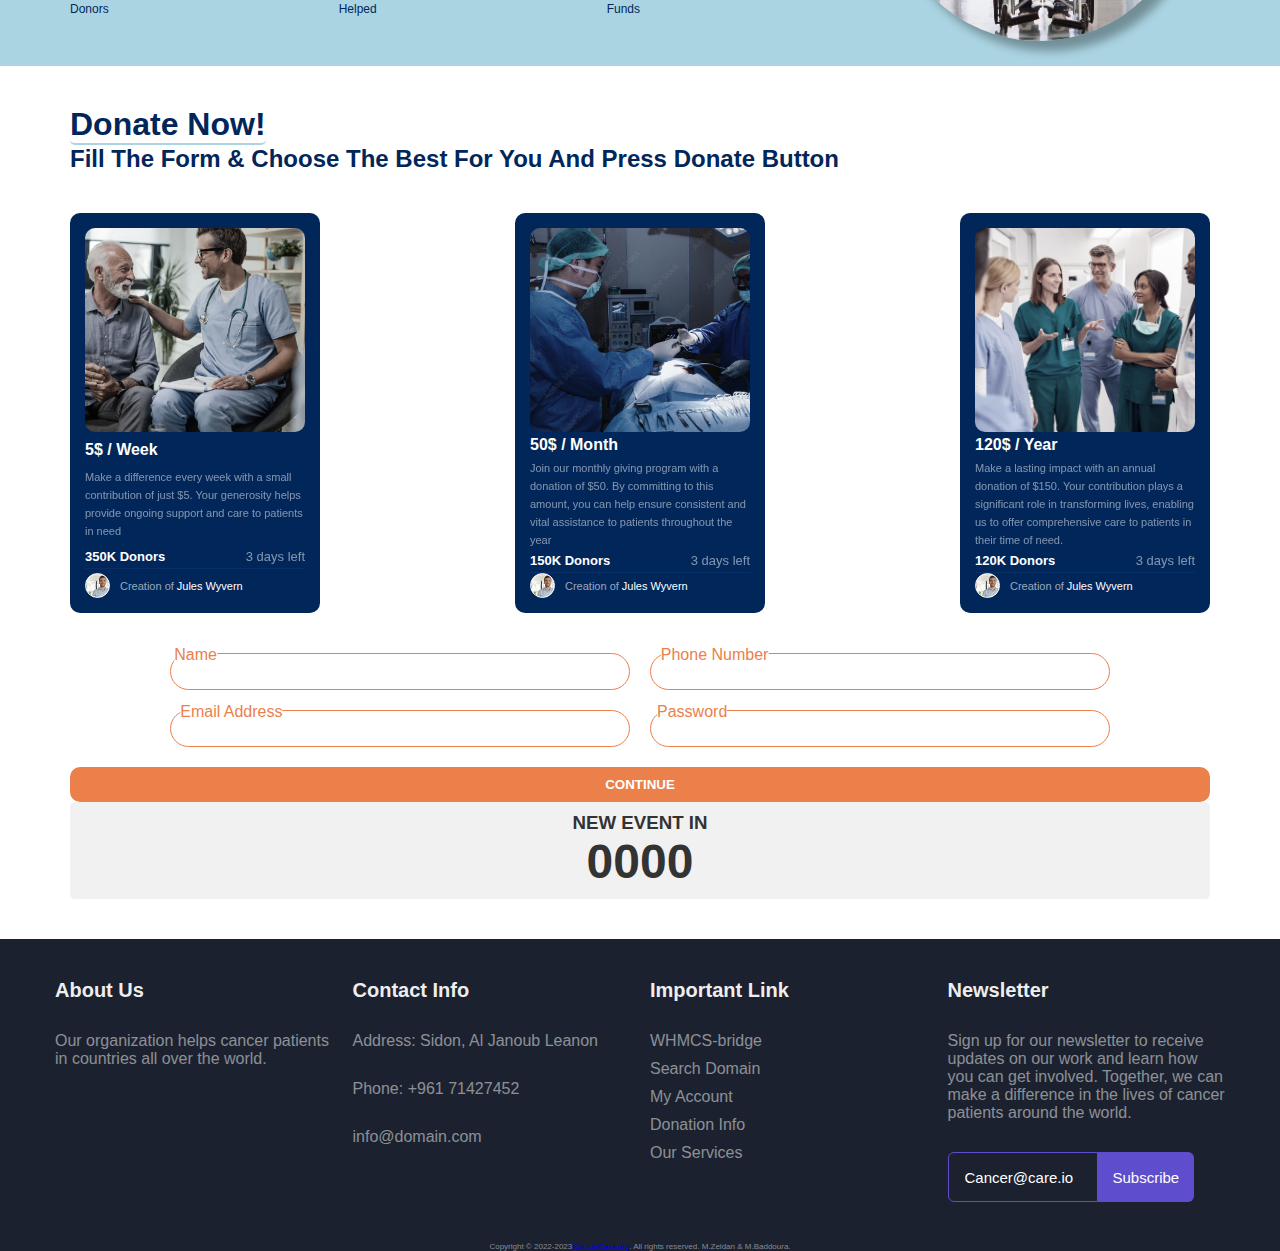
==== commit e2783fc9: "index.html" ====
--- a/index.html
+++ b/index.html
@@ -315,7 +315,7 @@
         <!-- Timer Event Idea -->
         <div class="timer-container">
           <h3>NEW EVENT IN</h3>
-          <div id="timer">00:00:00</div>
+          <div id="timer">0000</div>
         </div>
       </div>
     </div>
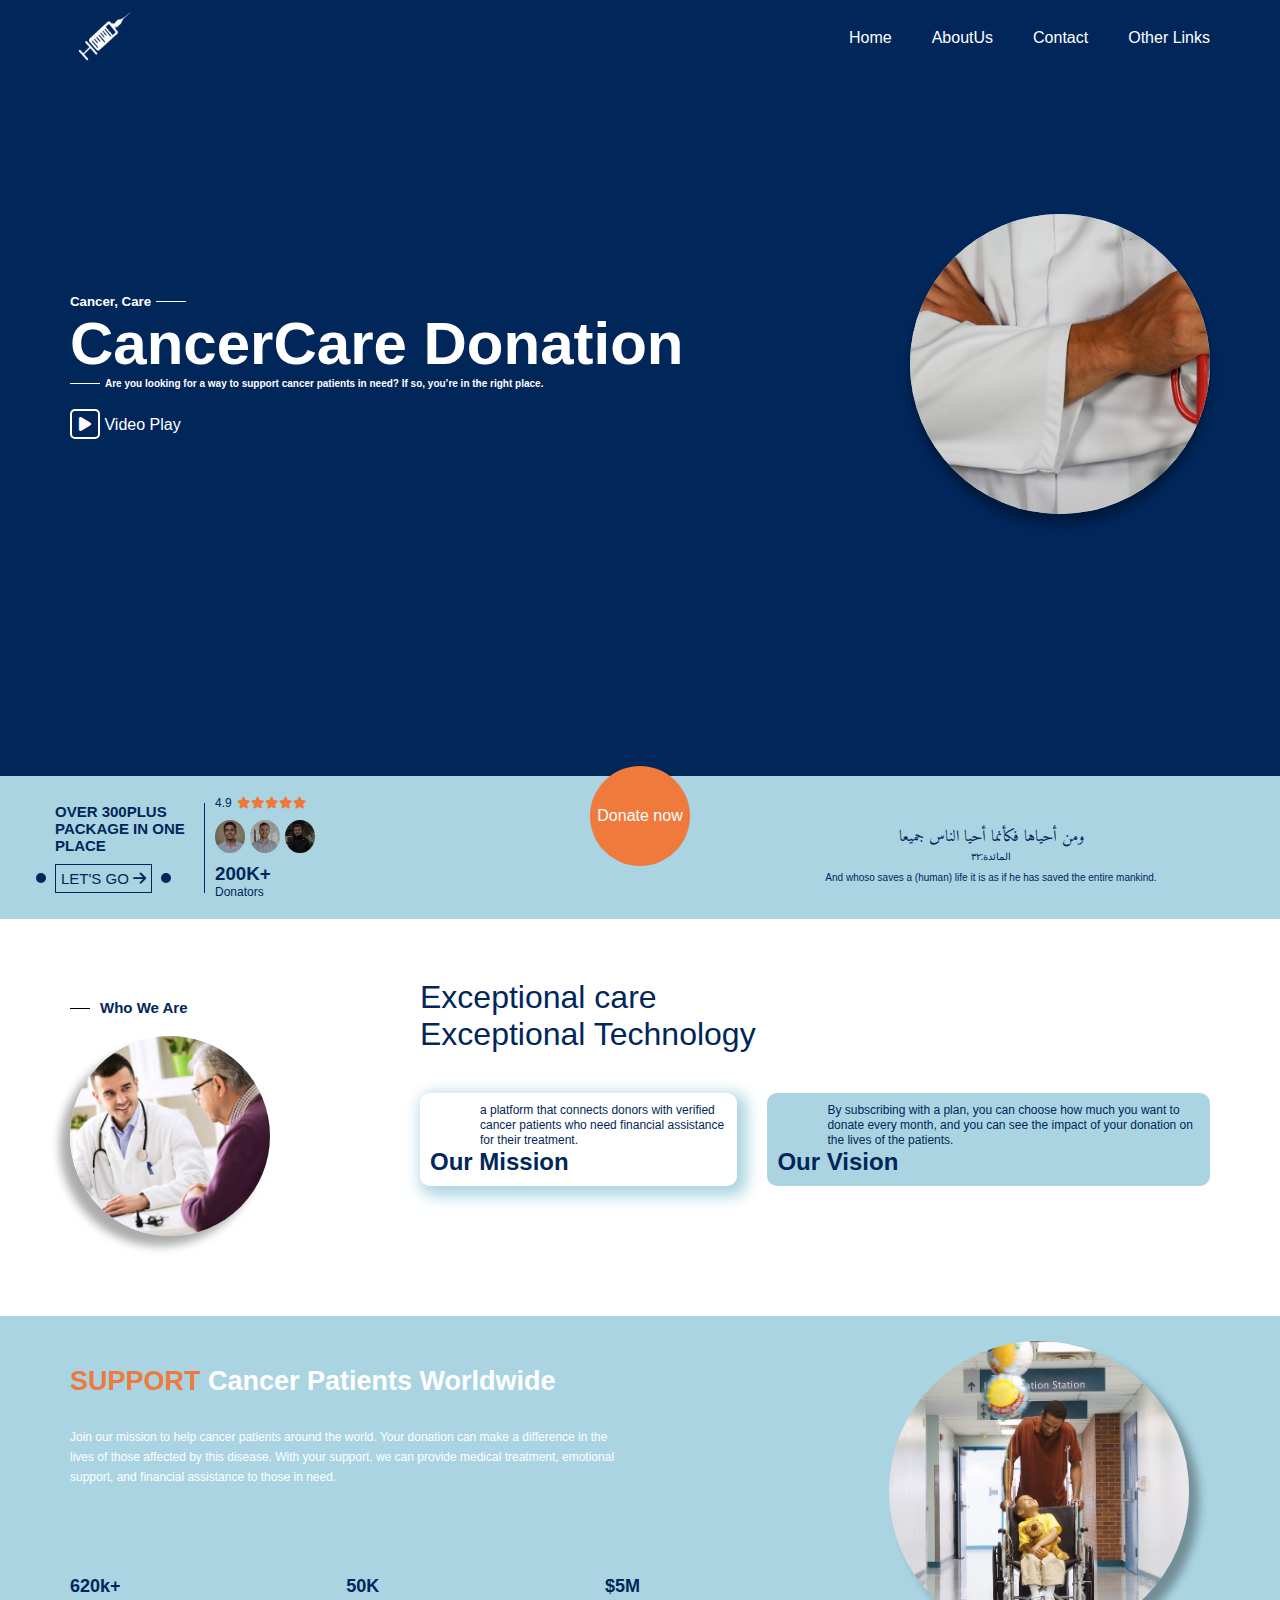
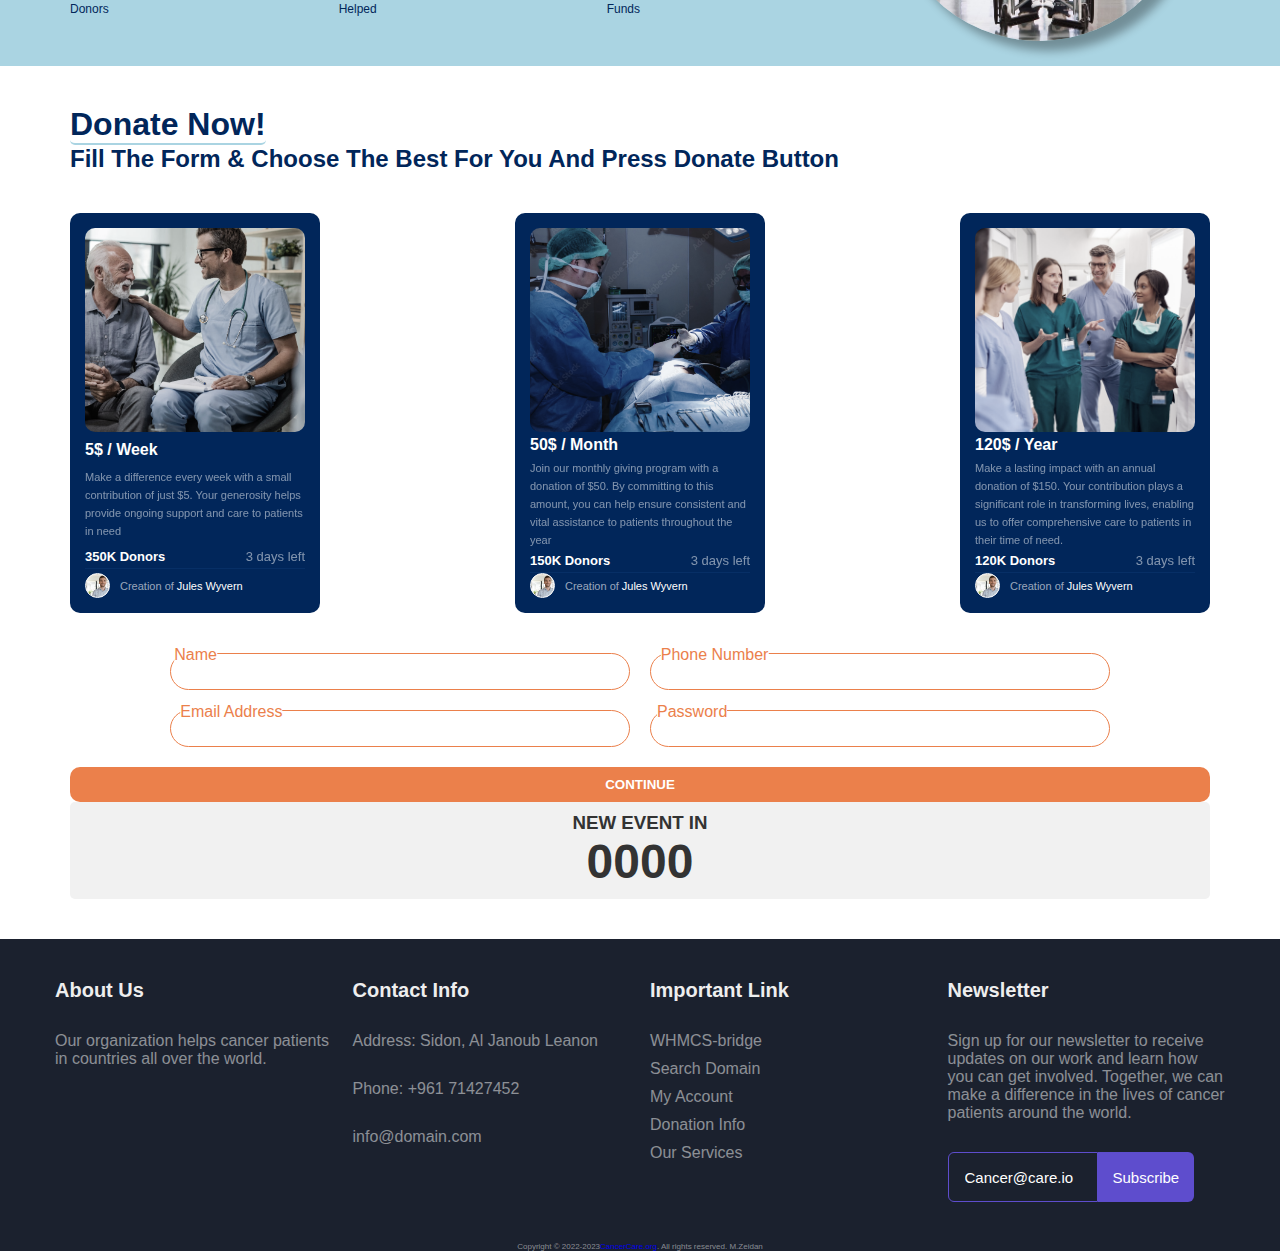
==== commit 12a9c6fd: "index.html" ====
--- a/index.html
+++ b/index.html
@@ -373,7 +373,7 @@
     <div class="footer-of-footer">
       <div class="container">
         Copyright &copy; 2022-2023 <a href="#header">CancerCare.org</a>. All
-        rights reserved. M.Zeidan & M.Baddoura.
+        rights reserved. M.Zeidan
       </div>
     </div>
 
